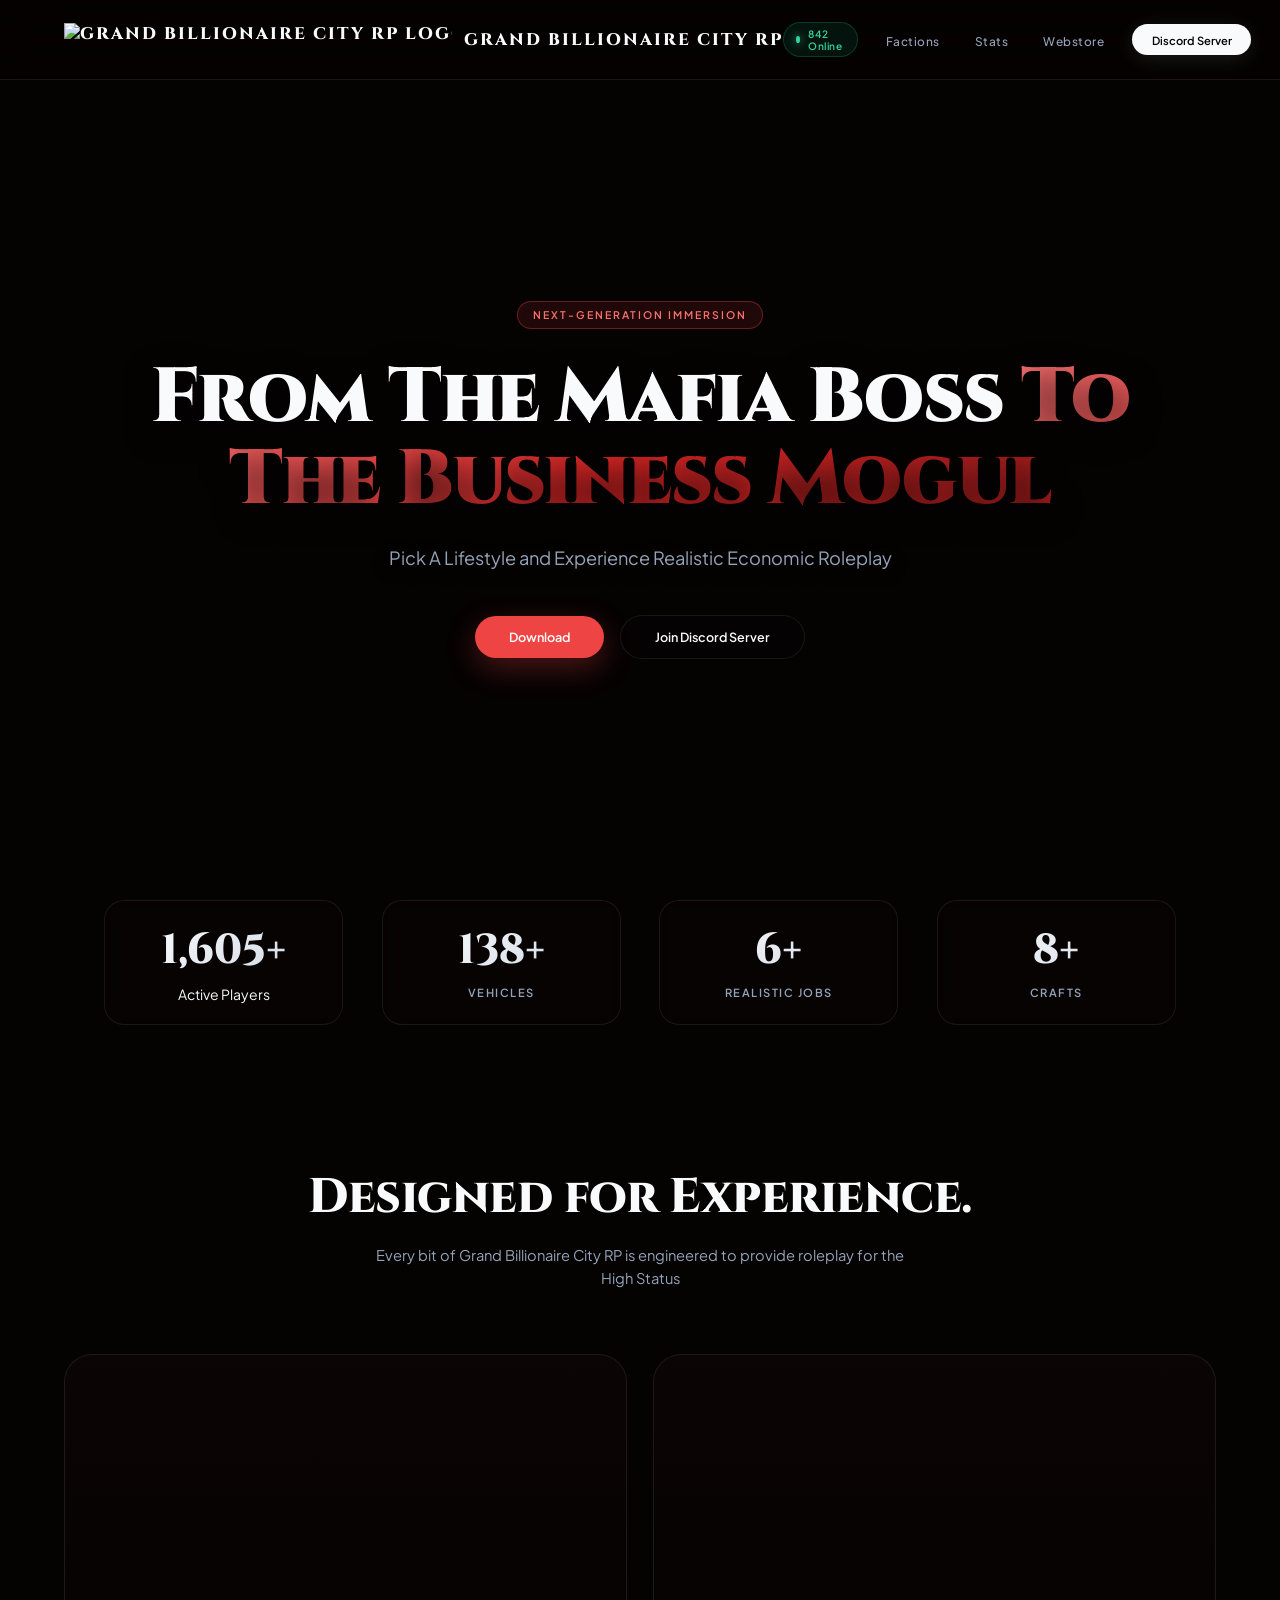
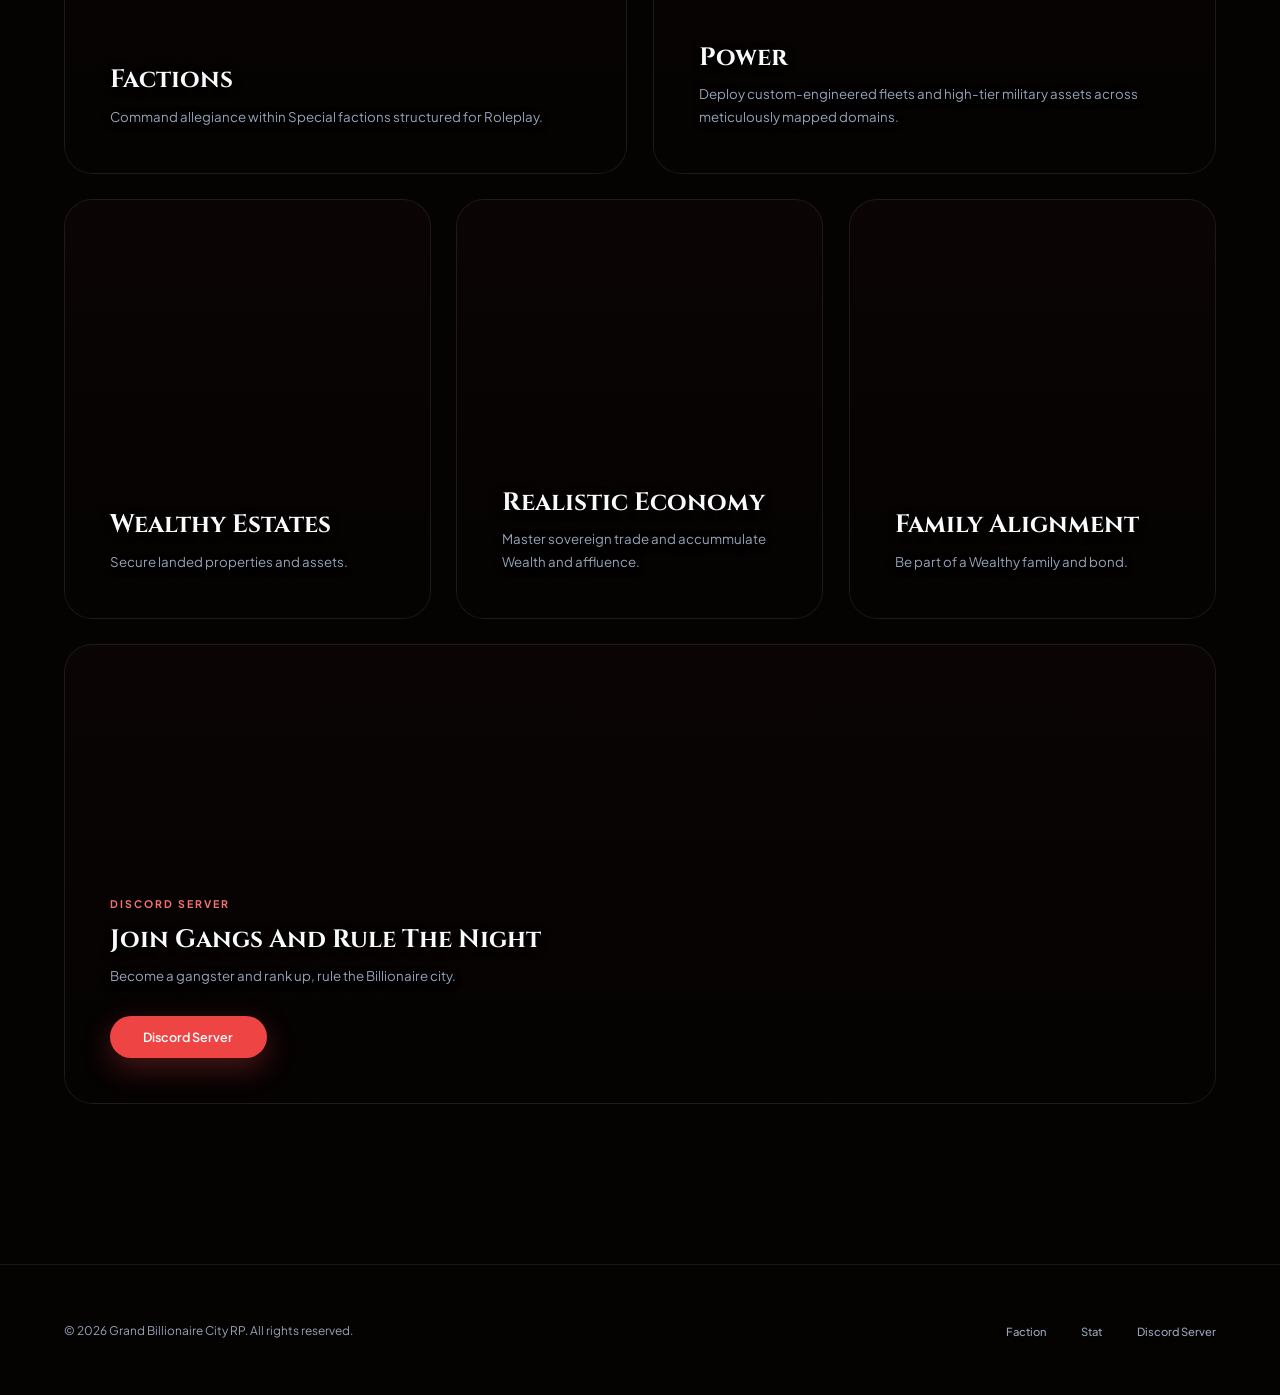
==== index.html @ 541de54c "Update index.html" ====
<!DOCTYPE html>
<html lang="en">
<head>
    <meta charset="UTF-8">
    <meta name="viewport" content="width=device-width, initial-scale=1.0">
    <title>Grand Billionaire City RP // Sovereign Empire</title>
    <link rel="preconnect" href="https://fonts.googleapis.com">
    <link rel="preconnect" href="https://fonts.gstatic.com" crossorigin>
    <link href="https://fonts.googleapis.com/css2?family=Cinzel:wght@600;700;800;900&family=Plus+Jakarta+Sans:wght@300;400;500;600;700&display=swap" rel="stylesheet">
    <style>
        /* --- ULTRA-FLUID APPLE-INSPIRED DESIGN SYSTEM --- */
        :root {
            --abyss: #050202;
            --surface-card: #0c0505;
            --surface-glass: rgba(18, 7, 7, 0.75);
            --imperial-red: #ef4444;
            --scarlet-bright: #f87171;
            --deep-crimson: #991b1b;
            --apple-gradient: linear-gradient(135deg, #ffffff 0%, #cbd5e1 100%);
            --red-gradient: linear-gradient(135deg, #f87171 0%, #dc2626 50%, #991b1b 100%);
            --accent-glow: rgba(239, 68, 68, 0.25);
            --border-subtle: rgba(255, 255, 255, 0.08);
            --border-red: rgba(239, 68, 68, 0.35);
            --text-main: #f8fafc;
            --text-muted: #94a3b8;
            --transition-fluid: cubic-bezier(0.25, 1, 0.5, 1);
            --transition-bounce: cubic-bezier(0.34, 1.56, 0.64, 1);
        }

        *, *::before, *::after {
            box-sizing: border-box;
            margin: 0;
            padding: 0;
        }

        html {
            scroll-behavior: smooth;
            width: 100%;
            max-width: 100vw;
            font-size: clamp(14px, 1vw, 16px);
        }

        body {
            background-color: var(--abyss);
            color: var(--text-main);
            font-family: 'Plus Jakarta Sans', system-ui, -apple-system, sans-serif;
            overflow-x: hidden;
            min-height: 100vh;
            display: flex;
            flex-direction: column;
            position: relative;
            width: 100%;
            -webkit-font-smoothing: antialiased;
        }

        /* --- IMMERSIVE CINEMATIC LOADER SCREEN --- */
        #empire-loader {
            position: fixed;
            inset: 0;
            background: var(--abyss);
            z-index: 9999;
            display: flex;
            flex-direction: column;
            align-items: center;
            justify-content: center;
            padding: 2rem;
            transition: opacity 1s var(--transition-fluid), visibility 1s var(--transition-fluid);
        }

        #empire-loader.fade-out {
            opacity: 0;
            visibility: hidden;
            pointer-events: none;
        }

        .loader-crest-container {
            position: relative;
            width: 130px;
            height: 130px;
            display: flex;
            align-items: center;
            justify-content: center;
            margin-bottom: 2.5rem;
        }

        .loader-ring {
            position: absolute;
            inset: 0;
            border: 2px solid rgba(239, 68, 68, 0.15);
            border-top: 2px solid var(--scarlet-bright);
            border-radius: 50%;
            animation: spinLoader 2s cubic-bezier(0.68, -0.55, 0.265, 1.55) infinite;
        }

        .loader-ring-inner {
            position: absolute;
            inset: 12px;
            border: 2px dashed rgba(248, 113, 113, 0.25);
            border-bottom: 2px dashed var(--imperial-red);
            border-radius: 50%;
            animation: spinLoaderReverse 3s linear infinite;
        }

        @keyframes spinLoader {
            0% { transform: rotate(0deg); }
            100% { transform: rotate(360deg); }
        }

        @keyframes spinLoaderReverse {
            0% { transform: rotate(360deg); }
            100% { transform: rotate(0deg); }
        }

        .loader-logo-img {
            width: 60px;
            height: auto;
            position: relative;
            z-index: 2;
            filter: drop-shadow(0 0 20px var(--accent-glow));
            animation: pulseCrest 2s ease-in-out infinite alternate;
        }

        @keyframes pulseCrest {
            0% { opacity: 0.6; transform: scale(0.95); }
            100% { opacity: 1; transform: scale(1.05); }
        }

        .loader-title {
            font-family: 'Cinzel', serif;
            font-size: 1.15rem;
            font-weight: 800;
            letter-spacing: 6px;
            color: var(--text-main);
            text-transform: uppercase;
            margin-bottom: 1.5rem;
            text-shadow: 0 0 20px var(--accent-glow);
        }

        .loader-progress-track {
            width: min(300px, 80vw);
            height: 3px;
            background: rgba(255, 255, 255, 0.08);
            border-radius: 2px;
            overflow: hidden;
            position: relative;
            margin-bottom: 1rem;
        }

        .loader-progress-fill {
            position: absolute;
            top: 0;
            left: 0;
            height: 100%;
            width: 0%;
            background: var(--red-gradient);
            box-shadow: 0 0 15px var(--accent-glow);
            transition: width 0.1s ease-out;
        }

        .loader-status-text {
            font-size: 0.75rem;
            font-weight: 600;
            color: var(--text-muted);
            letter-spacing: 2px;
            text-transform: uppercase;
            height: 1.2rem;
            text-align: center;
        }

        /* --- FLUID APPLE-STYLE NAVBAR --- */
        nav {
            position: fixed;
            top: 0;
            left: 0;
            width: 100%;
            height: 80px;
            display: flex;
            justify-content: space-between;
            align-items: center;
            padding: 0 clamp(1.5rem, 5vw, 6%);
            background: rgba(5, 2, 2, 0.8);
            backdrop-filter: blur(25px);
            -webkit-backdrop-filter: blur(25px);
            border-bottom: 1px solid var(--border-subtle);
            z-index: 1000;
            transition: background 0.4s var(--transition-fluid);
        }

        .nav-brand {
            display: flex;
            align-items: center;
            gap: 12px;
            font-family: 'Cinzel', serif;
            font-size: clamp(0.95rem, 1.4vw, 1.2rem);
            font-weight: 800;
            letter-spacing: 2px;
            color: var(--text-main);
            text-decoration: none;
            text-transform: uppercase;
            white-space: nowrap;
            transition: opacity 0.3s ease;
        }

        .nav-brand:hover {
            opacity: 0.85;
        }

        .brand-logo {
            height: 34px;
            width: auto;
            transition: transform 0.4s var(--transition-bounce);
        }

        .nav-brand:hover .brand-logo {
            transform: scale(1.08) rotate(-3deg);
        }

        .nav-right-cluster {
            display: flex;
            align-items: center;
            gap: 2rem;
        }

        .nav-links {
            display: flex;
            gap: clamp(1.5rem, 3vw, 2.5rem);
            list-style: none;
            align-items: center;
        }

        .nav-links a {
            color: var(--text-muted);
            text-decoration: none;
            font-weight: 500;
            font-size: 0.85rem;
            letter-spacing: 0.5px;
            position: relative;
            padding: 4px 0;
            transition: color 0.3s ease;
        }

        .nav-links a::after {
            content: '';
            position: absolute;
            bottom: 0;
            left: 0;
            width: 0;
            height: 2px;
            background: var(--scarlet-bright);
            transition: width 0.3s var(--transition-fluid);
            border-radius: 2px;
        }

        .nav-links a:hover {
            color: var(--text-main);
        }

        .nav-links a:hover::after {
            width: 100%;
        }

        /* Server Status Pill */
        .server-status-pill {
            display: inline-flex;
            align-items: center;
            gap: 8px;
            padding: 0.35rem 0.85rem;
            background: rgba(16, 185, 129, 0.1);
            border: 1px solid rgba(16, 185, 129, 0.25);
            border-radius: 99px;
            font-size: 0.72rem;
            font-weight: 600;
            color: #34d399;
            letter-spacing: 0.5px;
        }

        .status-dot {
            width: 7px;
            height: 7px;
            background-color: #34d399;
            border-radius: 50%;
            box-shadow: 0 0 10px #34d399;
            animation: pulseDot 2s infinite ease-in-out;
        }

        @keyframes pulseDot {
            0%, 100% { opacity: 1; transform: scale(1); }
            50% { opacity: 0.4; transform: scale(0.85); }
        }

        .nav-cta {
            background: var(--text-main);
            color: var(--abyss);
            font-weight: 600;
            padding: 0.6rem 1.4rem;
            border-radius: 99px;
            text-decoration: none;
            font-size: 0.8rem;
            transition: transform 0.4s var(--transition-bounce), background 0.3s ease, box-shadow 0.3s ease;
            white-space: nowrap;
            box-shadow: 0 4px 20px rgba(255, 255, 255, 0.1);
        }

        .nav-cta:hover {
            transform: scale(1.06) translateY(-1px);
            background: #ffffff;
            box-shadow: 0 6px 25px rgba(255, 255, 255, 0.2);
        }

        /* Mobile Menu Toggle Button */
        .mobile-menu-btn {
            display: none;
            background: none;
            border: none;
            cursor: pointer;
            width: 30px;
            height: 24px;
            position: relative;
            z-index: 1100;
        }

        .mobile-menu-btn span {
            display: block;
            position: absolute;
            height: 2px;
            width: 100%;
            background: var(--text-main);
            border-radius: 2px;
            transition: all 0.3s var(--transition-fluid);
        }

        .mobile-menu-btn span:nth-child(1) { top: 0; }
        .mobile-menu-btn span:nth-child(2) { top: 11px; }
        .mobile-menu-btn span:nth-child(3) { top: 22px; }

        .mobile-menu-btn.active span:nth-child(1) {
            transform: rotate(45deg);
            top: 11px;
        }
        .mobile-menu-btn.active span:nth-child(2) {
            opacity: 0;
        }
        .mobile-menu-btn.active span:nth-child(3) {
            transform: rotate(-45deg);
            top: 11px;
        }

        /* Mobile Slide-out Drawer */
        .mobile-drawer {
            position: fixed;
            inset: 0;
            background: rgba(5, 2, 2, 0.96);
            backdrop-filter: blur(30px);
            -webkit-backdrop-filter: blur(30px);
            z-index: 1050;
            display: flex;
            flex-direction: column;
            align-items: center;
            justify-content: center;
            gap: 2rem;
            padding: 2rem;
            opacity: 0;
            visibility: hidden;
            transition: opacity 0.4s var(--transition-fluid), visibility 0.4s var(--transition-fluid);
        }

        .mobile-drawer.open {
            opacity: 1;
            visibility: visible;
        }

        .mobile-drawer-links {
            list-style: none;
            text-align: center;
            display: flex;
            flex-direction: column;
            gap: 1.5rem;
        }

        .mobile-drawer-links a {
            font-family: 'Cinzel', serif;
            font-size: 1.5rem;
            font-weight: 700;
            color: var(--text-main);
            text-decoration: none;
            transition: color 0.3s ease;
        }

        .mobile-drawer-links a:hover {
            color: var(--scarlet-bright);
        }

        /* --- CINEMATIC FLUID HERO SECTION --- */
        header.hero {
            min-height: 100vh;
            display: flex;
            flex-direction: column;
            align-items: center;
            justify-content: center;
            text-align: center;
            padding: 160px clamp(1.5rem, 5vw, 6%) 100px clamp(1.5rem, 5vw, 6%);
            position: relative;
            background: 
                linear-gradient(180deg, rgba(5, 2, 2, 0.6) 0%, rgba(5, 2, 2, 0.85) 85%, var(--abyss) 100%),
                url('https://lh3.googleusercontent.com/d/1dxpGjZK-bBrtrLqYRjR344zftEN5O5EJ');
            background-size: cover;
            background-position: center;
            background-repeat: no-repeat;
            width: 100%;
            overflow: hidden;
        }

        .hero-badge {
            display: inline-flex;
            align-items: center;
            gap: 8px;
            padding: 0.45rem 1.1rem;
            background: rgba(239, 68, 68, 0.12);
            border: 1px solid var(--border-red);
            border-radius: 99px;
            font-size: 0.75rem;
            font-weight: 600;
            text-transform: uppercase;
            letter-spacing: 2px;
            color: var(--scarlet-bright);
            margin-bottom: 2rem;
            backdrop-filter: blur(12px);
            transform: translateY(20px);
            opacity: 0;
            animation: fadeInUp 0.8s var(--transition-fluid) 0.3s forwards;
        }

        header.hero h1 {
            font-family: 'Cinzel', serif;
            font-size: clamp(2.5rem, 6vw, 5.8rem);
            font-weight: 900;
            line-height: 1.08;
            letter-spacing: -0.02em;
            margin-bottom: 1.5rem;
            max-width: 1050px;
            text-shadow: 0 10px 30px rgba(0, 0, 0, 0.8);
            transform: translateY(25px);
            opacity: 0;
            animation: fadeInUp 0.8s var(--transition-fluid) 0.5s forwards;
        }

        header.hero h1 span {
            background: var(--red-gradient);
            -webkit-background-clip: text;
            -webkit-text-fill-color: transparent;
        }

        header.hero p {
            color: var(--text-muted);
            font-size: clamp(1rem, 1.7vw, 1.3rem);
            max-width: 650px;
            margin-bottom: 3rem;
            line-height: 1.6;
            font-weight: 400;
            text-shadow: 0 5px 15px rgba(0, 0, 0, 0.8);
            transform: translateY(30px);
            opacity: 0;
            animation: fadeInUp 0.8s var(--transition-fluid) 0.7s forwards;
        }

        .hero-actions {
            display: flex;
            gap: 1.2rem;
            align-items: center;
            justify-content: center;
            flex-wrap: wrap;
            width: 100%;
            transform: translateY(35px);
            opacity: 0;
            animation: fadeInUp 0.8s var(--transition-fluid) 0.9s forwards;
        }

        @keyframes fadeInUp {
            to {
                opacity: 1;
                transform: translateY(0);
            }
        }

        .btn-primary {
            background: var(--imperial-red);
            color: #ffffff;
            padding: 0.95rem 2.4rem;
            border-radius: 99px;
            font-weight: 600;
            text-decoration: none;
            font-size: 0.9rem;
            transition: transform 0.4s var(--transition-bounce), background 0.3s ease, box-shadow 0.3s ease;
            box-shadow: 0 10px 30px rgba(239, 68, 68, 0.3);
            display: inline-flex;
            align-items: center;
            justify-content: center;
        }

        .btn-primary:hover {
            transform: scale(1.04) translateY(-2px);
            background: #dc2626;
            box-shadow: 0 15px 35px rgba(239, 68, 68, 0.45);
        }

        .btn-secondary {
            background: rgba(5, 2, 2, 0.5);
            backdrop-filter: blur(15px);
            color: var(--text-main);
            padding: 0.95rem 2.4rem;
            border-radius: 99px;
            font-weight: 600;
            text-decoration: none;
            font-size: 0.9rem;
            border: 1px solid var(--border-subtle);
            transition: all 0.4s var(--transition-bounce);
            display: inline-flex;
            align-items: center;
            justify-content: center;
        }

        .btn-secondary:hover {
            border-color: var(--scarlet-bright);
            background: rgba(239, 68, 68, 0.08);
            transform: scale(1.04) translateY(-2px);
            color: #ffffff;
        }

        /* --- FLUID APPLE-STYLE STATS --- */
        .stats-strip {
            display: grid;
            grid-template-columns: repeat(auto-fit, minmax(210px, 1fr));
            gap: clamp(1.5rem, 3vw, 3rem);
            max-width: 1200px;
            margin: 0 auto 140px auto;
            padding: 0 clamp(1.5rem, 5vw, 6%);
            width: 100%;
            text-align: center;
        }

        .stat-item {
            padding: 1.5rem;
            border-radius: 20px;
            background: rgba(12, 5, 5, 0.4);
            border: 1px solid var(--border-subtle);
            backdrop-filter: blur(10px);
            transition: transform 0.4s var(--transition-bounce), border-color 0.3s ease;
        }

        .stat-item:hover {
            transform: translateY(-5px);
            border-color: var(--border-red);
        }

        .stat-item h3 {
            font-family: 'Cinzel', serif;
            font-size: clamp(2.2rem, 3.5vw, 3rem);
            font-weight: 800;
            background: var(--apple-gradient);
            -webkit-background-clip: text;
            -webkit-text-fill-color: transparent;
            margin-bottom: 0.4rem;
        }

        .stat-item p {
            color: var(--text-muted);
            font-size: 0.8rem;
            font-weight: 600;
            text-transform: uppercase;
            letter-spacing: 1.5px;
        }

        /* --- FLUID BENTO-GRID PRODUCT SHOWCASE WITH MOUSE SPOTLIGHT --- */
        section.showcase {
            max-width: 1300px;
            margin: 0 auto 160px auto;
            padding: 0 clamp(1.5rem, 5vw, 6%);
            width: 100%;
        }

        .section-header {
            text-align: center;
            margin-bottom: 4.5rem;
        }

        .section-header h2 {
            font-family: 'Cinzel', serif;
            font-size: clamp(2rem, 3.8vw, 3.6rem);
            font-weight: 800;
            letter-spacing: -0.01em;
            margin-bottom: 1rem;
        }

        .section-header p {
            color: var(--text-muted);
            font-size: 1.05rem;
            max-width: 550px;
            margin: 0 auto;
            line-height: 1.6;
        }

        .bento-grid {
            display: grid;
            grid-template-columns: repeat(12, 1fr);
            gap: clamp(1rem, 2vw, 1.8rem);
        }

        .bento-card {
            background: var(--surface-card);
            border: 1px solid var(--border-subtle);
            border-radius: 28px;
            padding: clamp(2rem, 3.5vw, 3.2rem);
            position: relative;
            overflow: hidden;
            display: flex;
            flex-direction: column;
            justify-content: flex-end;
            min-height: 420px;
            transition: transform 0.5s var(--transition-fluid), border-color 0.4s ease, box-shadow 0.4s ease;
            background-size: cover;
            background-position: center;
            background-repeat: no-repeat;
            will-change: transform;
        }

        /* Bento Card Spotlight Element */
        .bento-card .card-spotlight {
            position: absolute;
            inset: 0;
            background: radial-gradient(
                600px circle at var(--mouse-x, 0) var(--mouse-y, 0),
                rgba(239, 68, 68, 0.16),
                transparent 70%
            );
            opacity: 0;
            transition: opacity 0.4s ease;
            pointer-events: none;
            z-index: 1;
        }

        .bento-card:hover .card-spotlight {
            opacity: 1;
        }

        /* Bento Card Image Assignments */
        .bento-card.card-1 {
            grid-column: span 6;
            background-image: linear-gradient(180deg, rgba(5, 2, 2, 0.15) 0%, rgba(5, 2, 2, 0.94) 80%), url('https://lh3.googleusercontent.com/d/1aiCkW8_etW-ZZ7G8joWd6q8nNGiF3_1j');
        }

        .bento-card.card-2 {
            grid-column: span 6;
            background-image: linear-gradient(180deg, rgba(5, 2, 2, 0.15) 0%, rgba(5, 2, 2, 0.94) 80%), url('https://lh3.googleusercontent.com/d/1hKeRYhT2yNzEVUN6sHPj1Rc9Zm8323p7');
        }

        .bento-card.card-3 {
            grid-column: span 4;
            background-image: linear-gradient(180deg, rgba(5, 2, 2, 0.15) 0%, rgba(5, 2, 2, 0.94) 80%), url('https://lh3.googleusercontent.com/d/1ecaG1jjbxOj_wyrHvkaebuhDpmv_lQE4');
        }

        .bento-card.card-4 {
            grid-column: span 4;
            background-image: linear-gradient(180deg, rgba(5, 2, 2, 0.15) 0%, rgba(5, 2, 2, 0.94) 80%), url('https://lh3.googleusercontent.com/d/1pFkCly7kXkkr_aCCoiPTVky6jnjvF4sh');
        }

        .bento-card.card-5 {
            grid-column: span 4;
            background-image: linear-gradient(180deg, rgba(5, 2, 2, 0.15) 0%, rgba(5, 2, 2, 0.94) 80%), url('https://lh3.googleusercontent.com/d/1SoXRkDgPZRZyHLoI7mKzZlRAIf0dBV5z');
        }

        .bento-card.card-6 {
            grid-column: span 12;
            min-height: 460px;
            background-image: linear-gradient(180deg, rgba(5, 2, 2, 0.25) 0%, rgba(5, 2, 2, 0.96) 85%), url('https://lh3.googleusercontent.com/d/1KC8J9d5kFifk0wTuCYjRNHnXf0HGLRhB');
        }

        .bento-card:hover {
            transform: translateY(-10px) scale(1.008);
            border-color: var(--border-red);
            box-shadow: 0 25px 50px rgba(0, 0, 0, 0.7), 0 0 30px rgba(239, 68, 68, 0.18);
        }

        .bento-content {
            position: relative;
            z-index: 2;
            transition: transform 0.4s var(--transition-fluid);
        }

        .bento-card:hover .bento-content {
            transform: translateY(-4px);
        }

        .bento-tag {
            font-size: 0.75rem;
            font-weight: 700;
            text-transform: uppercase;
            letter-spacing: 2px;
            color: var(--scarlet-bright);
            margin-bottom: 1rem;
        }

        .bento-card h3 {
            font-family: 'Cinzel', serif;
            font-size: clamp(1.4rem, 2.2vw, 1.8rem);
            font-weight: 700;
            margin-bottom: 0.8rem;
            line-height: 1.2;
            text-shadow: 0 2px 10px rgba(0, 0, 0, 0.8);
        }

        .bento-card p {
            color: var(--text-muted);
            font-size: 0.95rem;
            line-height: 1.7;
            text-shadow: 0 2px 8px rgba(0, 0, 0, 0.8);
        }

        /* --- FOOTER --- */
        footer {
            margin-top: auto;
            border-top: 1px solid var(--border-subtle);
            padding: 4rem clamp(1.5rem, 5vw, 6%);
            display: flex;
            justify-content: space-between;
            align-items: center;
            flex-wrap: wrap;
            gap: 2rem;
            background: var(--abyss);
            width: 100%;
        }

        footer p {
            color: var(--text-muted);
            font-size: 0.85rem;
        }

        .footer-nav {
            display: flex;
            gap: 2.5rem;
            list-style: none;
            flex-wrap: wrap;
        }

        .footer-nav a {
            color: var(--text-muted);
            text-decoration: none;
            font-size: 0.8rem;
            font-weight: 500;
            transition: color 0.3s ease;
        }

        .footer-nav a:hover {
            color: var(--text-main);
        }

        /* Responsive Breakpoints */
        @media (max-width: 1024px) {
            .bento-card, .bento-card.card-1, .bento-card.card-2, .bento-card.card-3, .bento-card.card-4, .bento-card.card-5, .bento-card.card-6 {
                grid-column: span 12;
            }
        }

        @media (max-width: 768px) {
            .nav-links, .nav-cta, .server-status-pill { display: none; }
            .mobile-menu-btn { display: block; }
        }
    </style>
</head>
<body>

    <!-- Cinematic Immersive Loader Screen -->
    <div id="empire-loader">
        <div class="loader-crest-container">
            <div class="loader-ring"></div>
            <div class="loader-ring-inner"></div>
            <img src="https://lh3.googleusercontent.com/d/18p7GwIjHcYjdIPUKNIVJQ_CIDe-1c60a" alt="Grand Billionaire City RP Logo" class="loader-logo-img">
        </div>
        <div class="loader-title">Grand Billionaire City RP</div>
        <div class="loader-progress-track">
            <div class="loader-progress-fill" id="loaderProgress"></div>
        </div>
        <div class="loader-status-text" id="loaderStatus">Initializing Crimson Atmosphere...</div>
    </div>

    <!-- Navigation Bar -->
    <nav>
        <a href="#" class="nav-brand">
            <img src="https://lh3.googleusercontent.com/d/18p7GwIjHcYjdIPUKNIVJQ_CIDe-1c60a" alt="Grand Billionaire City RP Logo" class="brand-logo">
            Grand Billionaire City RP
        </a>
        
        <div class="nav-right-cluster">
            <div class="server-status-pill">
                <span class="status-dot"></span>
                <span id="playerCounter">842 Online</span>
            </div>
            <ul class="nav-links">
                <li><a href="#factions">Factions</a></li>
                <li><a href="#stats">Stats</a></li>
                <li><a href="#webstore">Webstore</a></li>
            </ul>
            <a href="https://discord.gg/WNbtdvn65" target="_blank" rel="noopener noreferrer" class="nav-cta">Discord Server</a>
        </div>

        <!-- Mobile Menu Trigger -->
        <button class="mobile-menu-btn" id="mobileMenuBtn" aria-label="Toggle Menu">
            <span></span>
            <span></span>
            <span></span>
        </button>
    </nav>

    <!-- Mobile Slide-out Drawer -->
    <div class="mobile-drawer" id="mobileDrawer">
        <ul class="mobile-drawer-links">
            <li><a href="#factions" class="mobile-link">Factions</a></li>
            <li><a href="#stats" class="mobile-link">Stats</a></li>
            <li><a href="#webstore" class="mobile-link">Webstore</a></li>
            <li><a href="https://discord.gg/WNbtdvn65" target="_blank" rel="noopener noreferrer" class="mobile-link" style="color: var(--scarlet-bright);">Ascend Now</a></li>
        </ul>
    </div>

    <!-- Hero Section -->
    <header class="hero">
        <div class="hero-badge">Next-Generation Immersion</div>
        <h1>From The Mafia Boss <span>To The Business Mogul</span></h1>
        <p>Pick A Lifestyle and Experience Realistic Economic Roleplay</p>
        <div class="hero-actions">
            <a href="#factions" class="btn-primary">Download</a>
            <a href="https://discord.gg/WNbtdvn65" target="_blank" rel="noopener noreferrer" class="btn-secondary">Join Discord Server</a>
        </div>
    </header>

    <!-- Stats Strip -->
    <section class="stats-strip" id="stats">
        <div class="stat-item">
            <h3 class="empire-stat-number" data-target="2790">0+</h3>
        </p>Active Players</p>
        </div>
        <div class="stat-item">
            <h3 class="empire-stat-number" data-target="250">0+</h3>
            <p>Vehicles</p>
        </div>
        <div class="stat-item">
            <h3 class="empire-stat-number" data-target="10">0+</h3>
            <p>Realistic Jobs</p>
        </div>
        <div class="stat-item">
            <h3 class="empire-stat-number" data-target="14">0+</h3>
            <p>Crafts</p>
        </div>
    </section>

    <!-- Bento Grid Product Showcase -->
    <section class="showcase" id="factions">
        <div class="section-header">
            <h2>Designed for Experience.</h2>
            <p>Every bit of Grand Billionaire City RP is engineered to provide roleplay for the High Status</p>
        </div>
        <div class="bento-grid">
            <div class="bento-card card-1">
                <div class="card-spotlight"></div>
                <div class="bento-content">
                    <div class="bento-tag"></div>
                    <h3> Factions</h3>
                    <p>Command allegiance within Special factions structured for Roleplay.</p>
                </div>
            </div>
            <div class="bento-card card-2">
                <div class="card-spotlight"></div>
                <div class="bento-content">
                    <div class="bento-tag"></div>
                    <h3>Power</h3>
                    <p>Deploy custom-engineered fleets and high-tier military assets across meticulously mapped domains.</p>
                </div>
            </div>
            <div class="bento-card card-3">
                <div class="card-spotlight"></div>
                <div class="bento-content">
                    <div class="bento-tag"></div>
                    <h3>Wealthy Estates</h3>
                    <p>Secure landed properties and assets.</p>
                </div>
            </div>
            <div class="bento-card card-4">
                <div class="card-spotlight"></div>
                <div class="bento-content">
                    <div class="bento-tag"></div>
                    <h3>Realistic Economy</h3>
                    <p>Master sovereign trade and accummulate Wealth and affluence.</p>
                </div>
            </div>
            <div class="bento-card card-5">
                <div class="card-spotlight"></div>
                <div class="bento-content">
                    <div class="bento-tag"></div>
                    <h3>Family Alignment</h3>
                    <p>Be part of a Wealthy family and bond.</p>
                </div>
            </div>
            <div class="bento-card card-6" id="webstore">
                <div class="card-spotlight"></div>
                <div class="bento-content">
                    <div class="bento-tag">Discord Server</div>
                    <h3>Join Gangs And Rule The Night</h3>
                    <p>Become a gangster and rank up, rule the Billionaire city.</p>
                    <div style="margin-top: 2rem;">
                        <a href="https://discord.gg/WNbtdvn65" target="_blank" rel="noopener noreferrer" class="btn-primary">Discord Server</a>
                    </div>
                </div>
            </div>
        </div>
    </section>

    <!-- Footer -->
    <footer>
        <p>&copy; 2026 Grand Billionaire City RP. All rights reserved.</p>
        <ul class="footer-nav">
            <li><a href="#factions">Faction</a></li>
            <li><a href="#stats">Stat</a></li>
            <li><a href="https://discord.gg/WNbtdvn65" target="_blank" rel="noopener noreferrer">Discord Server</a></li>
        </ul>
    </footer>

    <script>
        // Cinematic Loader Handler
        window.addEventListener('load', () => {
            const loader = document.getElementById('empire-loader');
            const progress = document.getElementById('loaderProgress');
            const status = document.getElementById('loaderStatus');
            
            let width = 0;
            const interval = setInterval(() => {
                width += Math.floor(Math.random() * 18) + 6;
                if (width >= 100) {
                    width = 100;
                    clearInterval(interval);
                    status.textContent = "Supremacy Achieved.";
                    setTimeout(() => {
                        loader.classList.add('fade-out');
                    }, 350);
                }
                progress.style.width = width + '%';
                if(width > 50) status.textContent = "Calibrating Fluid Dynamics...";
            }, 80);
        });

        // Mobile Menu Drawer Handler
        const mobileMenuBtn = document.getElementById('mobileMenuBtn');
        const mobileDrawer = document.getElementById('mobileDrawer');
        const mobileLinks = document.querySelectorAll('.mobile-link');

        mobileMenuBtn.addEventListener('click', () => {
            mobileMenuBtn.classList.toggle('active');
            mobileDrawer.classList.toggle('open');
            document.body.style.overflow = mobileDrawer.classList.contains('open') ? 'hidden' : '';
        });

        mobileLinks.forEach(link => {
            link.addEventListener('click', () => {
                mobileMenuBtn.classList.remove('active');
                mobileDrawer.classList.remove('open');
                document.body.style.overflow = '';
            });
        });

        // Mouse-following Spotlight Effect for Bento Cards
        const bentoCards = document.querySelectorAll('.bento-card');
        bentoCards.forEach(card => {
            card.addEventListener('mousemove', e => {
                const rect = card.getBoundingClientRect();
                const x = e.clientX - rect.left;
                const y = e.clientY - rect.top;
                card.style.setProperty('--mouse-x', `${x}px`);
                card.style.setProperty('--mouse-y', `${y}px`);
            });
        });

        // Counter Animation for Stats
        const observerOptions = {
            threshold: 0.4
        };

        const observer = new IntersectionObserver((entries, observer) => {
            entries.forEach(entry => {
                if (entry.isIntersecting) {
                    const statNumbers = entry.target.querySelectorAll('.empire-stat-number');
                    statNumbers.forEach(num => {
                        const target = +num.getAttribute('data-target');
                        let count = 0;
                        const speed = target / 40;
                        const updateCount = () => {
                            count += speed;
                            if (count < target) {
                                num.innerText = Math.ceil(count).toLocaleString() + '+';
                                setTimeout(updateCount, 25);
                            } else {
                                num.innerText = target.toLocaleString() + '+';
                            }
                        };
                        updateCount();
                    });
                    observer.unobserve(entry.target);
                }
            });
        }, observerOptions);

        const statsSection = document.getElementById('stats');
        if (statsSection) {
            observer.observe(statsSection);
        }

        // Simulated Live Player Counter Fluctuation
        setInterval(() => {
            const counterEl = document.getElementById('playerCounter');
            if(counterEl) {
                const basePlayers = 840;
                const fluctuation = Math.floor(Math.random() * 15) - 7;
                counterEl.innerText = `${basePlayers + fluctuation} Online`;
            }
        }, 6000);
    </script>
</body>
</html>
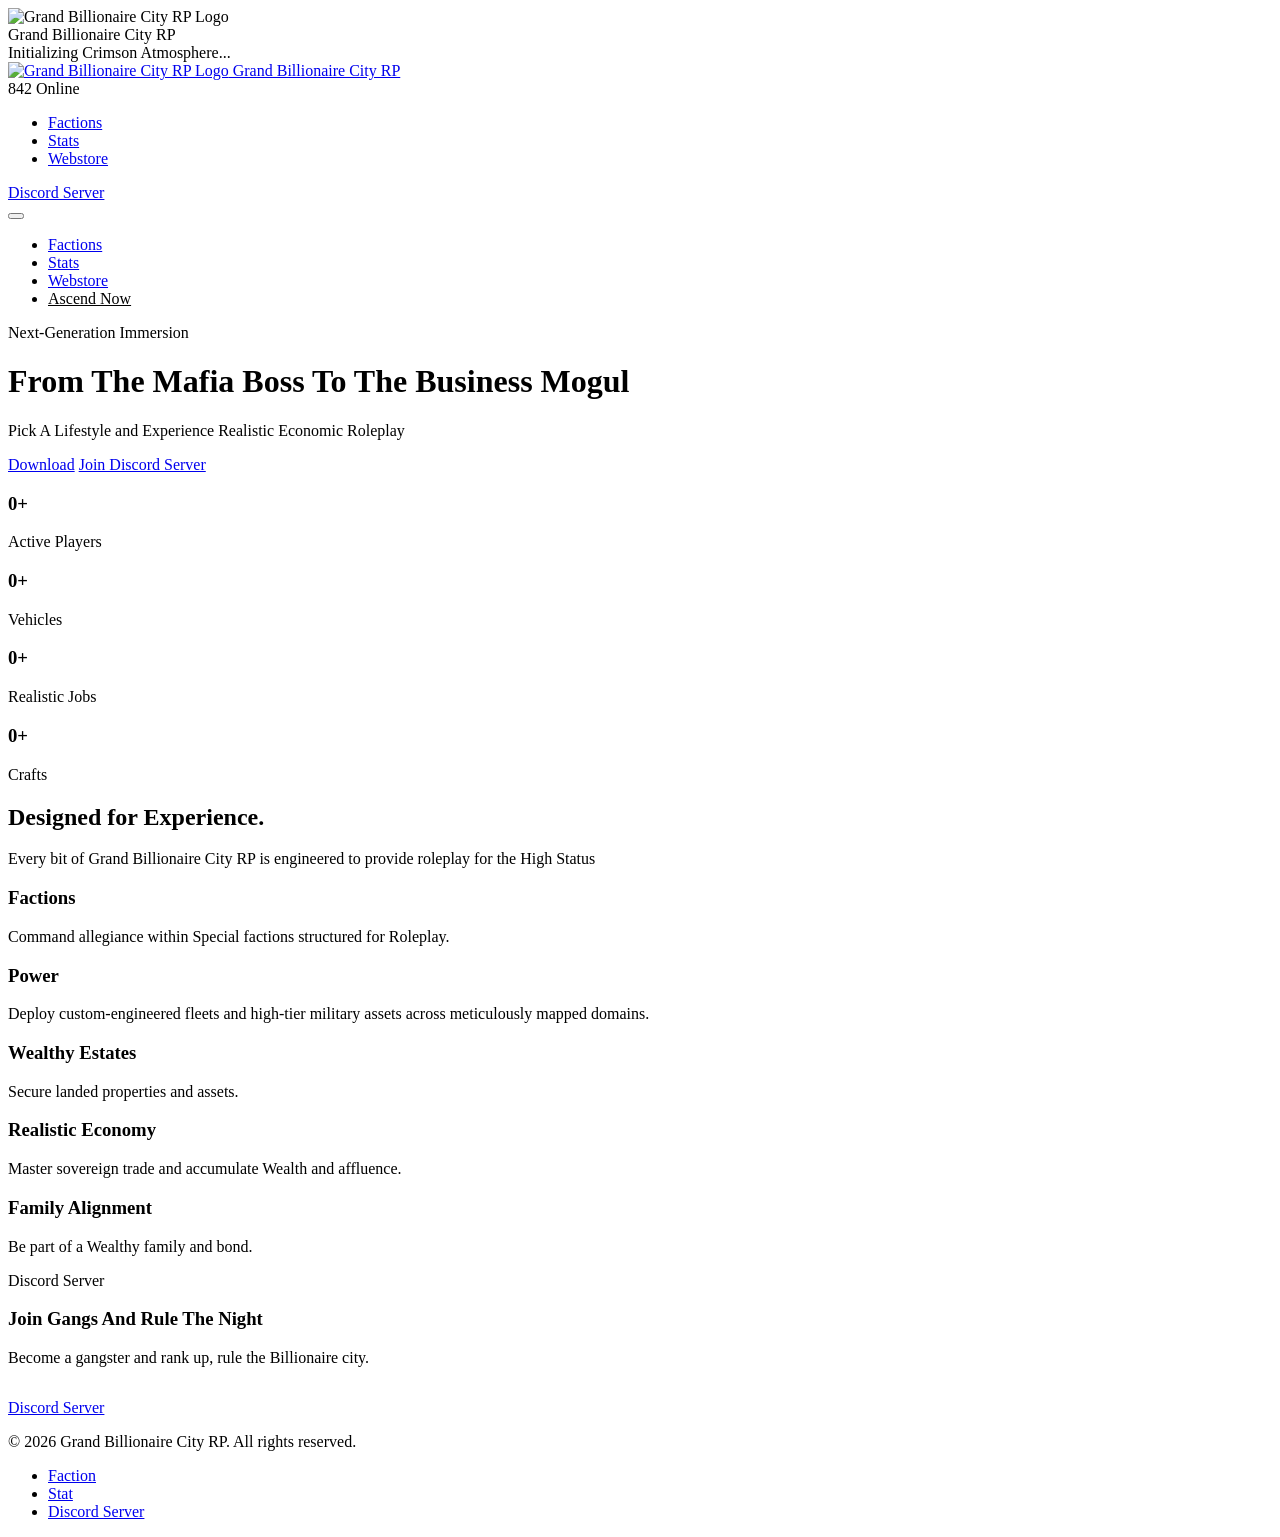
==== commit 7c3e9df1: "Update index.html" ====
--- a/index.html
+++ b/index.html
@@ -7,764 +7,9 @@
     <link rel="preconnect" href="https://fonts.googleapis.com">
     <link rel="preconnect" href="https://fonts.gstatic.com" crossorigin>
     <link href="https://fonts.googleapis.com/css2?family=Cinzel:wght@600;700;800;900&family=Plus+Jakarta+Sans:wght@300;400;500;600;700&display=swap" rel="stylesheet">
-    <style>
-        /* --- ULTRA-FLUID APPLE-INSPIRED DESIGN SYSTEM --- */
-        :root {
-            --abyss: #050202;
-            --surface-card: #0c0505;
-            --surface-glass: rgba(18, 7, 7, 0.75);
-            --imperial-red: #ef4444;
-            --scarlet-bright: #f87171;
-            --deep-crimson: #991b1b;
-            --apple-gradient: linear-gradient(135deg, #ffffff 0%, #cbd5e1 100%);
-            --red-gradient: linear-gradient(135deg, #f87171 0%, #dc2626 50%, #991b1b 100%);
-            --accent-glow: rgba(239, 68, 68, 0.25);
-            --border-subtle: rgba(255, 255, 255, 0.08);
-            --border-red: rgba(239, 68, 68, 0.35);
-            --text-main: #f8fafc;
-            --text-muted: #94a3b8;
-            --transition-fluid: cubic-bezier(0.25, 1, 0.5, 1);
-            --transition-bounce: cubic-bezier(0.34, 1.56, 0.64, 1);
-        }
-
-        *, *::before, *::after {
-            box-sizing: border-box;
-            margin: 0;
-            padding: 0;
-        }
-
-        html {
-            scroll-behavior: smooth;
-            width: 100%;
-            max-width: 100vw;
-            font-size: clamp(14px, 1vw, 16px);
-        }
-
-        body {
-            background-color: var(--abyss);
-            color: var(--text-main);
-            font-family: 'Plus Jakarta Sans', system-ui, -apple-system, sans-serif;
-            overflow-x: hidden;
-            min-height: 100vh;
-            display: flex;
-            flex-direction: column;
-            position: relative;
-            width: 100%;
-            -webkit-font-smoothing: antialiased;
-        }
-
-        /* --- IMMERSIVE CINEMATIC LOADER SCREEN --- */
-        #empire-loader {
-            position: fixed;
-            inset: 0;
-            background: var(--abyss);
-            z-index: 9999;
-            display: flex;
-            flex-direction: column;
-            align-items: center;
-            justify-content: center;
-            padding: 2rem;
-            transition: opacity 1s var(--transition-fluid), visibility 1s var(--transition-fluid);
-        }
-
-        #empire-loader.fade-out {
-            opacity: 0;
-            visibility: hidden;
-            pointer-events: none;
-        }
-
-        .loader-crest-container {
-            position: relative;
-            width: 130px;
-            height: 130px;
-            display: flex;
-            align-items: center;
-            justify-content: center;
-            margin-bottom: 2.5rem;
-        }
-
-        .loader-ring {
-            position: absolute;
-            inset: 0;
-            border: 2px solid rgba(239, 68, 68, 0.15);
-            border-top: 2px solid var(--scarlet-bright);
-            border-radius: 50%;
-            animation: spinLoader 2s cubic-bezier(0.68, -0.55, 0.265, 1.55) infinite;
-        }
-
-        .loader-ring-inner {
-            position: absolute;
-            inset: 12px;
-            border: 2px dashed rgba(248, 113, 113, 0.25);
-            border-bottom: 2px dashed var(--imperial-red);
-            border-radius: 50%;
-            animation: spinLoaderReverse 3s linear infinite;
-        }
-
-        @keyframes spinLoader {
-            0% { transform: rotate(0deg); }
-            100% { transform: rotate(360deg); }
-        }
-
-        @keyframes spinLoaderReverse {
-            0% { transform: rotate(360deg); }
-            100% { transform: rotate(0deg); }
-        }
-
-        .loader-logo-img {
-            width: 60px;
-            height: auto;
-            position: relative;
-            z-index: 2;
-            filter: drop-shadow(0 0 20px var(--accent-glow));
-            animation: pulseCrest 2s ease-in-out infinite alternate;
-        }
-
-        @keyframes pulseCrest {
-            0% { opacity: 0.6; transform: scale(0.95); }
-            100% { opacity: 1; transform: scale(1.05); }
-        }
-
-        .loader-title {
-            font-family: 'Cinzel', serif;
-            font-size: 1.15rem;
-            font-weight: 800;
-            letter-spacing: 6px;
-            color: var(--text-main);
-            text-transform: uppercase;
-            margin-bottom: 1.5rem;
-            text-shadow: 0 0 20px var(--accent-glow);
-        }
-
-        .loader-progress-track {
-            width: min(300px, 80vw);
-            height: 3px;
-            background: rgba(255, 255, 255, 0.08);
-            border-radius: 2px;
-            overflow: hidden;
-            position: relative;
-            margin-bottom: 1rem;
-        }
-
-        .loader-progress-fill {
-            position: absolute;
-            top: 0;
-            left: 0;
-            height: 100%;
-            width: 0%;
-            background: var(--red-gradient);
-            box-shadow: 0 0 15px var(--accent-glow);
-            transition: width 0.1s ease-out;
-        }
-
-        .loader-status-text {
-            font-size: 0.75rem;
-            font-weight: 600;
-            color: var(--text-muted);
-            letter-spacing: 2px;
-            text-transform: uppercase;
-            height: 1.2rem;
-            text-align: center;
-        }
-
-        /* --- FLUID APPLE-STYLE NAVBAR --- */
-        nav {
-            position: fixed;
-            top: 0;
-            left: 0;
-            width: 100%;
-            height: 80px;
-            display: flex;
-            justify-content: space-between;
-            align-items: center;
-            padding: 0 clamp(1.5rem, 5vw, 6%);
-            background: rgba(5, 2, 2, 0.8);
-            backdrop-filter: blur(25px);
-            -webkit-backdrop-filter: blur(25px);
-            border-bottom: 1px solid var(--border-subtle);
-            z-index: 1000;
-            transition: background 0.4s var(--transition-fluid);
-        }
-
-        .nav-brand {
-            display: flex;
-            align-items: center;
-            gap: 12px;
-            font-family: 'Cinzel', serif;
-            font-size: clamp(0.95rem, 1.4vw, 1.2rem);
-            font-weight: 800;
-            letter-spacing: 2px;
-            color: var(--text-main);
-            text-decoration: none;
-            text-transform: uppercase;
-            white-space: nowrap;
-            transition: opacity 0.3s ease;
-        }
-
-        .nav-brand:hover {
-            opacity: 0.85;
-        }
-
-        .brand-logo {
-            height: 34px;
-            width: auto;
-            transition: transform 0.4s var(--transition-bounce);
-        }
-
-        .nav-brand:hover .brand-logo {
-            transform: scale(1.08) rotate(-3deg);
-        }
-
-        .nav-right-cluster {
-            display: flex;
-            align-items: center;
-            gap: 2rem;
-        }
-
-        .nav-links {
-            display: flex;
-            gap: clamp(1.5rem, 3vw, 2.5rem);
-            list-style: none;
-            align-items: center;
-        }
-
-        .nav-links a {
-            color: var(--text-muted);
-            text-decoration: none;
-            font-weight: 500;
-            font-size: 0.85rem;
-            letter-spacing: 0.5px;
-            position: relative;
-            padding: 4px 0;
-            transition: color 0.3s ease;
-        }
-
-        .nav-links a::after {
-            content: '';
-            position: absolute;
-            bottom: 0;
-            left: 0;
-            width: 0;
-            height: 2px;
-            background: var(--scarlet-bright);
-            transition: width 0.3s var(--transition-fluid);
-            border-radius: 2px;
-        }
-
-        .nav-links a:hover {
-            color: var(--text-main);
-        }
-
-        .nav-links a:hover::after {
-            width: 100%;
-        }
-
-        /* Server Status Pill */
-        .server-status-pill {
-            display: inline-flex;
-            align-items: center;
-            gap: 8px;
-            padding: 0.35rem 0.85rem;
-            background: rgba(16, 185, 129, 0.1);
-            border: 1px solid rgba(16, 185, 129, 0.25);
-            border-radius: 99px;
-            font-size: 0.72rem;
-            font-weight: 600;
-            color: #34d399;
-            letter-spacing: 0.5px;
-        }
-
-        .status-dot {
-            width: 7px;
-            height: 7px;
-            background-color: #34d399;
-            border-radius: 50%;
-            box-shadow: 0 0 10px #34d399;
-            animation: pulseDot 2s infinite ease-in-out;
-        }
-
-        @keyframes pulseDot {
-            0%, 100% { opacity: 1; transform: scale(1); }
-            50% { opacity: 0.4; transform: scale(0.85); }
-        }
-
-        .nav-cta {
-            background: var(--text-main);
-            color: var(--abyss);
-            font-weight: 600;
-            padding: 0.6rem 1.4rem;
-            border-radius: 99px;
-            text-decoration: none;
-            font-size: 0.8rem;
-            transition: transform 0.4s var(--transition-bounce), background 0.3s ease, box-shadow 0.3s ease;
-            white-space: nowrap;
-            box-shadow: 0 4px 20px rgba(255, 255, 255, 0.1);
-        }
-
-        .nav-cta:hover {
-            transform: scale(1.06) translateY(-1px);
-            background: #ffffff;
-            box-shadow: 0 6px 25px rgba(255, 255, 255, 0.2);
-        }
-
-        /* Mobile Menu Toggle Button */
-        .mobile-menu-btn {
-            display: none;
-            background: none;
-            border: none;
-            cursor: pointer;
-            width: 30px;
-            height: 24px;
-            position: relative;
-            z-index: 1100;
-        }
-
-        .mobile-menu-btn span {
-            display: block;
-            position: absolute;
-            height: 2px;
-            width: 100%;
-            background: var(--text-main);
-            border-radius: 2px;
-            transition: all 0.3s var(--transition-fluid);
-        }
-
-        .mobile-menu-btn span:nth-child(1) { top: 0; }
-        .mobile-menu-btn span:nth-child(2) { top: 11px; }
-        .mobile-menu-btn span:nth-child(3) { top: 22px; }
-
-        .mobile-menu-btn.active span:nth-child(1) {
-            transform: rotate(45deg);
-            top: 11px;
-        }
-        .mobile-menu-btn.active span:nth-child(2) {
-            opacity: 0;
-        }
-        .mobile-menu-btn.active span:nth-child(3) {
-            transform: rotate(-45deg);
-            top: 11px;
-        }
-
-        /* Mobile Slide-out Drawer */
-        .mobile-drawer {
-            position: fixed;
-            inset: 0;
-            background: rgba(5, 2, 2, 0.96);
-            backdrop-filter: blur(30px);
-            -webkit-backdrop-filter: blur(30px);
-            z-index: 1050;
-            display: flex;
-            flex-direction: column;
-            align-items: center;
-            justify-content: center;
-            gap: 2rem;
-            padding: 2rem;
-            opacity: 0;
-            visibility: hidden;
-            transition: opacity 0.4s var(--transition-fluid), visibility 0.4s var(--transition-fluid);
-        }
-
-        .mobile-drawer.open {
-            opacity: 1;
-            visibility: visible;
-        }
-
-        .mobile-drawer-links {
-            list-style: none;
-            text-align: center;
-            display: flex;
-            flex-direction: column;
-            gap: 1.5rem;
-        }
-
-        .mobile-drawer-links a {
-            font-family: 'Cinzel', serif;
-            font-size: 1.5rem;
-            font-weight: 700;
-            color: var(--text-main);
-            text-decoration: none;
-            transition: color 0.3s ease;
-        }
-
-        .mobile-drawer-links a:hover {
-            color: var(--scarlet-bright);
-        }
-
-        /* --- CINEMATIC FLUID HERO SECTION --- */
-        header.hero {
-            min-height: 100vh;
-            display: flex;
-            flex-direction: column;
-            align-items: center;
-            justify-content: center;
-            text-align: center;
-            padding: 160px clamp(1.5rem, 5vw, 6%) 100px clamp(1.5rem, 5vw, 6%);
-            position: relative;
-            background: 
-                linear-gradient(180deg, rgba(5, 2, 2, 0.6) 0%, rgba(5, 2, 2, 0.85) 85%, var(--abyss) 100%),
-                url('https://lh3.googleusercontent.com/d/1dxpGjZK-bBrtrLqYRjR344zftEN5O5EJ');
-            background-size: cover;
-            background-position: center;
-            background-repeat: no-repeat;
-            width: 100%;
-            overflow: hidden;
-        }
-
-        .hero-badge {
-            display: inline-flex;
-            align-items: center;
-            gap: 8px;
-            padding: 0.45rem 1.1rem;
-            background: rgba(239, 68, 68, 0.12);
-            border: 1px solid var(--border-red);
-            border-radius: 99px;
-            font-size: 0.75rem;
-            font-weight: 600;
-            text-transform: uppercase;
-            letter-spacing: 2px;
-            color: var(--scarlet-bright);
-            margin-bottom: 2rem;
-            backdrop-filter: blur(12px);
-            transform: translateY(20px);
-            opacity: 0;
-            animation: fadeInUp 0.8s var(--transition-fluid) 0.3s forwards;
-        }
-
-        header.hero h1 {
-            font-family: 'Cinzel', serif;
-            font-size: clamp(2.5rem, 6vw, 5.8rem);
-            font-weight: 900;
-            line-height: 1.08;
-            letter-spacing: -0.02em;
-            margin-bottom: 1.5rem;
-            max-width: 1050px;
-            text-shadow: 0 10px 30px rgba(0, 0, 0, 0.8);
-            transform: translateY(25px);
-            opacity: 0;
-            animation: fadeInUp 0.8s var(--transition-fluid) 0.5s forwards;
-        }
-
-        header.hero h1 span {
-            background: var(--red-gradient);
-            -webkit-background-clip: text;
-            -webkit-text-fill-color: transparent;
-        }
-
-        header.hero p {
-            color: var(--text-muted);
-            font-size: clamp(1rem, 1.7vw, 1.3rem);
-            max-width: 650px;
-            margin-bottom: 3rem;
-            line-height: 1.6;
-            font-weight: 400;
-            text-shadow: 0 5px 15px rgba(0, 0, 0, 0.8);
-            transform: translateY(30px);
-            opacity: 0;
-            animation: fadeInUp 0.8s var(--transition-fluid) 0.7s forwards;
-        }
-
-        .hero-actions {
-            display: flex;
-            gap: 1.2rem;
-            align-items: center;
-            justify-content: center;
-            flex-wrap: wrap;
-            width: 100%;
-            transform: translateY(35px);
-            opacity: 0;
-            animation: fadeInUp 0.8s var(--transition-fluid) 0.9s forwards;
-        }
-
-        @keyframes fadeInUp {
-            to {
-                opacity: 1;
-                transform: translateY(0);
-            }
-        }
-
-        .btn-primary {
-            background: var(--imperial-red);
-            color: #ffffff;
-            padding: 0.95rem 2.4rem;
-            border-radius: 99px;
-            font-weight: 600;
-            text-decoration: none;
-            font-size: 0.9rem;
-            transition: transform 0.4s var(--transition-bounce), background 0.3s ease, box-shadow 0.3s ease;
-            box-shadow: 0 10px 30px rgba(239, 68, 68, 0.3);
-            display: inline-flex;
-            align-items: center;
-            justify-content: center;
-        }
-
-        .btn-primary:hover {
-            transform: scale(1.04) translateY(-2px);
-            background: #dc2626;
-            box-shadow: 0 15px 35px rgba(239, 68, 68, 0.45);
-        }
-
-        .btn-secondary {
-            background: rgba(5, 2, 2, 0.5);
-            backdrop-filter: blur(15px);
-            color: var(--text-main);
-            padding: 0.95rem 2.4rem;
-            border-radius: 99px;
-            font-weight: 600;
-            text-decoration: none;
-            font-size: 0.9rem;
-            border: 1px solid var(--border-subtle);
-            transition: all 0.4s var(--transition-bounce);
-            display: inline-flex;
-            align-items: center;
-            justify-content: center;
-        }
-
-        .btn-secondary:hover {
-            border-color: var(--scarlet-bright);
-            background: rgba(239, 68, 68, 0.08);
-            transform: scale(1.04) translateY(-2px);
-            color: #ffffff;
-        }
-
-        /* --- FLUID APPLE-STYLE STATS --- */
-        .stats-strip {
-            display: grid;
-            grid-template-columns: repeat(auto-fit, minmax(210px, 1fr));
-            gap: clamp(1.5rem, 3vw, 3rem);
-            max-width: 1200px;
-            margin: 0 auto 140px auto;
-            padding: 0 clamp(1.5rem, 5vw, 6%);
-            width: 100%;
-            text-align: center;
-        }
-
-        .stat-item {
-            padding: 1.5rem;
-            border-radius: 20px;
-            background: rgba(12, 5, 5, 0.4);
-            border: 1px solid var(--border-subtle);
-            backdrop-filter: blur(10px);
-            transition: transform 0.4s var(--transition-bounce), border-color 0.3s ease;
-        }
-
-        .stat-item:hover {
-            transform: translateY(-5px);
-            border-color: var(--border-red);
-        }
-
-        .stat-item h3 {
-            font-family: 'Cinzel', serif;
-            font-size: clamp(2.2rem, 3.5vw, 3rem);
-            font-weight: 800;
-            background: var(--apple-gradient);
-            -webkit-background-clip: text;
-            -webkit-text-fill-color: transparent;
-            margin-bottom: 0.4rem;
-        }
-
-        .stat-item p {
-            color: var(--text-muted);
-            font-size: 0.8rem;
-            font-weight: 600;
-            text-transform: uppercase;
-            letter-spacing: 1.5px;
-        }
-
-        /* --- FLUID BENTO-GRID PRODUCT SHOWCASE WITH MOUSE SPOTLIGHT --- */
-        section.showcase {
-            max-width: 1300px;
-            margin: 0 auto 160px auto;
-            padding: 0 clamp(1.5rem, 5vw, 6%);
-            width: 100%;
-        }
-
-        .section-header {
-            text-align: center;
-            margin-bottom: 4.5rem;
-        }
-
-        .section-header h2 {
-            font-family: 'Cinzel', serif;
-            font-size: clamp(2rem, 3.8vw, 3.6rem);
-            font-weight: 800;
-            letter-spacing: -0.01em;
-            margin-bottom: 1rem;
-        }
-
-        .section-header p {
-            color: var(--text-muted);
-            font-size: 1.05rem;
-            max-width: 550px;
-            margin: 0 auto;
-            line-height: 1.6;
-        }
-
-        .bento-grid {
-            display: grid;
-            grid-template-columns: repeat(12, 1fr);
-            gap: clamp(1rem, 2vw, 1.8rem);
-        }
-
-        .bento-card {
-            background: var(--surface-card);
-            border: 1px solid var(--border-subtle);
-            border-radius: 28px;
-            padding: clamp(2rem, 3.5vw, 3.2rem);
-            position: relative;
-            overflow: hidden;
-            display: flex;
-            flex-direction: column;
-            justify-content: flex-end;
-            min-height: 420px;
-            transition: transform 0.5s var(--transition-fluid), border-color 0.4s ease, box-shadow 0.4s ease;
-            background-size: cover;
-            background-position: center;
-            background-repeat: no-repeat;
-            will-change: transform;
-        }
-
-        /* Bento Card Spotlight Element */
-        .bento-card .card-spotlight {
-            position: absolute;
-            inset: 0;
-            background: radial-gradient(
-                600px circle at var(--mouse-x, 0) var(--mouse-y, 0),
-                rgba(239, 68, 68, 0.16),
-                transparent 70%
-            );
-            opacity: 0;
-            transition: opacity 0.4s ease;
-            pointer-events: none;
-            z-index: 1;
-        }
-
-        .bento-card:hover .card-spotlight {
-            opacity: 1;
-        }
-
-        /* Bento Card Image Assignments */
-        .bento-card.card-1 {
-            grid-column: span 6;
-            background-image: linear-gradient(180deg, rgba(5, 2, 2, 0.15) 0%, rgba(5, 2, 2, 0.94) 80%), url('https://lh3.googleusercontent.com/d/1aiCkW8_etW-ZZ7G8joWd6q8nNGiF3_1j');
-        }
-
-        .bento-card.card-2 {
-            grid-column: span 6;
-            background-image: linear-gradient(180deg, rgba(5, 2, 2, 0.15) 0%, rgba(5, 2, 2, 0.94) 80%), url('https://lh3.googleusercontent.com/d/1hKeRYhT2yNzEVUN6sHPj1Rc9Zm8323p7');
-        }
-
-        .bento-card.card-3 {
-            grid-column: span 4;
-            background-image: linear-gradient(180deg, rgba(5, 2, 2, 0.15) 0%, rgba(5, 2, 2, 0.94) 80%), url('https://lh3.googleusercontent.com/d/1ecaG1jjbxOj_wyrHvkaebuhDpmv_lQE4');
-        }
-
-        .bento-card.card-4 {
-            grid-column: span 4;
-            background-image: linear-gradient(180deg, rgba(5, 2, 2, 0.15) 0%, rgba(5, 2, 2, 0.94) 80%), url('https://lh3.googleusercontent.com/d/1pFkCly7kXkkr_aCCoiPTVky6jnjvF4sh');
-        }
-
-        .bento-card.card-5 {
-            grid-column: span 4;
-            background-image: linear-gradient(180deg, rgba(5, 2, 2, 0.15) 0%, rgba(5, 2, 2, 0.94) 80%), url('https://lh3.googleusercontent.com/d/1SoXRkDgPZRZyHLoI7mKzZlRAIf0dBV5z');
-        }
-
-        .bento-card.card-6 {
-            grid-column: span 12;
-            min-height: 460px;
-            background-image: linear-gradient(180deg, rgba(5, 2, 2, 0.25) 0%, rgba(5, 2, 2, 0.96) 85%), url('https://lh3.googleusercontent.com/d/1KC8J9d5kFifk0wTuCYjRNHnXf0HGLRhB');
-        }
-
-        .bento-card:hover {
-            transform: translateY(-10px) scale(1.008);
-            border-color: var(--border-red);
-            box-shadow: 0 25px 50px rgba(0, 0, 0, 0.7), 0 0 30px rgba(239, 68, 68, 0.18);
-        }
-
-        .bento-content {
-            position: relative;
-            z-index: 2;
-            transition: transform 0.4s var(--transition-fluid);
-        }
-
-        .bento-card:hover .bento-content {
-            transform: translateY(-4px);
-        }
-
-        .bento-tag {
-            font-size: 0.75rem;
-            font-weight: 700;
-            text-transform: uppercase;
-            letter-spacing: 2px;
-            color: var(--scarlet-bright);
-            margin-bottom: 1rem;
-        }
-
-        .bento-card h3 {
-            font-family: 'Cinzel', serif;
-            font-size: clamp(1.4rem, 2.2vw, 1.8rem);
-            font-weight: 700;
-            margin-bottom: 0.8rem;
-            line-height: 1.2;
-            text-shadow: 0 2px 10px rgba(0, 0, 0, 0.8);
-        }
-
-        .bento-card p {
-            color: var(--text-muted);
-            font-size: 0.95rem;
-            line-height: 1.7;
-            text-shadow: 0 2px 8px rgba(0, 0, 0, 0.8);
-        }
-
-        /* --- FOOTER --- */
-        footer {
-            margin-top: auto;
-            border-top: 1px solid var(--border-subtle);
-            padding: 4rem clamp(1.5rem, 5vw, 6%);
-            display: flex;
-            justify-content: space-between;
-            align-items: center;
-            flex-wrap: wrap;
-            gap: 2rem;
-            background: var(--abyss);
-            width: 100%;
-        }
-
-        footer p {
-            color: var(--text-muted);
-            font-size: 0.85rem;
-        }
-
-        .footer-nav {
-            display: flex;
-            gap: 2.5rem;
-            list-style: none;
-            flex-wrap: wrap;
-        }
-
-        .footer-nav a {
-            color: var(--text-muted);
-            text-decoration: none;
-            font-size: 0.8rem;
-            font-weight: 500;
-            transition: color 0.3s ease;
-        }
-
-        .footer-nav a:hover {
-            color: var(--text-main);
-        }
-
-        /* Responsive Breakpoints */
-        @media (max-width: 1024px) {
-            .bento-card, .bento-card.card-1, .bento-card.card-2, .bento-card.card-3, .bento-card.card-4, .bento-card.card-5, .bento-card.card-6 {
-                grid-column: span 12;
-            }
-        }
-
-        @media (max-width: 768px) {
-            .nav-links, .nav-cta, .server-status-pill { display: none; }
-            .mobile-menu-btn { display: block; }
-        }
-    </style>
+    
+    <!-- Global Stylesheet Link -->
+    <link rel="stylesheet" href="style.css">
 </head>
 <body>
 
@@ -835,7 +80,7 @@
     <section class="stats-strip" id="stats">
         <div class="stat-item">
             <h3 class="empire-stat-number" data-target="2790">0+</h3>
-        </p>Active Players</p>
+            <p>Active Players</p>
         </div>
         <div class="stat-item">
             <h3 class="empire-stat-number" data-target="250">0+</h3>
@@ -862,7 +107,7 @@
                 <div class="card-spotlight"></div>
                 <div class="bento-content">
                     <div class="bento-tag"></div>
-                    <h3> Factions</h3>
+                    <h3>Factions</h3>
                     <p>Command allegiance within Special factions structured for Roleplay.</p>
                 </div>
             </div>
@@ -887,7 +132,7 @@
                 <div class="bento-content">
                     <div class="bento-tag"></div>
                     <h3>Realistic Economy</h3>
-                    <p>Master sovereign trade and accummulate Wealth and affluence.</p>
+                    <p>Master sovereign trade and accumulate Wealth and affluence.</p>
                 </div>
             </div>
             <div class="bento-card card-5">
@@ -922,103 +167,7 @@
         </ul>
     </footer>
 
-    <script>
-        // Cinematic Loader Handler
-        window.addEventListener('load', () => {
-            const loader = document.getElementById('empire-loader');
-            const progress = document.getElementById('loaderProgress');
-            const status = document.getElementById('loaderStatus');
-            
-            let width = 0;
-            const interval = setInterval(() => {
-                width += Math.floor(Math.random() * 18) + 6;
-                if (width >= 100) {
-                    width = 100;
-                    clearInterval(interval);
-                    status.textContent = "Supremacy Achieved.";
-                    setTimeout(() => {
-                        loader.classList.add('fade-out');
-                    }, 350);
-                }
-                progress.style.width = width + '%';
-                if(width > 50) status.textContent = "Calibrating Fluid Dynamics...";
-            }, 80);
-        });
-
-        // Mobile Menu Drawer Handler
-        const mobileMenuBtn = document.getElementById('mobileMenuBtn');
-        const mobileDrawer = document.getElementById('mobileDrawer');
-        const mobileLinks = document.querySelectorAll('.mobile-link');
-
-        mobileMenuBtn.addEventListener('click', () => {
-            mobileMenuBtn.classList.toggle('active');
-            mobileDrawer.classList.toggle('open');
-            document.body.style.overflow = mobileDrawer.classList.contains('open') ? 'hidden' : '';
-        });
-
-        mobileLinks.forEach(link => {
-            link.addEventListener('click', () => {
-                mobileMenuBtn.classList.remove('active');
-                mobileDrawer.classList.remove('open');
-                document.body.style.overflow = '';
-            });
-        });
-
-        // Mouse-following Spotlight Effect for Bento Cards
-        const bentoCards = document.querySelectorAll('.bento-card');
-        bentoCards.forEach(card => {
-            card.addEventListener('mousemove', e => {
-                const rect = card.getBoundingClientRect();
-                const x = e.clientX - rect.left;
-                const y = e.clientY - rect.top;
-                card.style.setProperty('--mouse-x', `${x}px`);
-                card.style.setProperty('--mouse-y', `${y}px`);
-            });
-        });
-
-        // Counter Animation for Stats
-        const observerOptions = {
-            threshold: 0.4
-        };
-
-        const observer = new IntersectionObserver((entries, observer) => {
-            entries.forEach(entry => {
-                if (entry.isIntersecting) {
-                    const statNumbers = entry.target.querySelectorAll('.empire-stat-number');
-                    statNumbers.forEach(num => {
-                        const target = +num.getAttribute('data-target');
-                        let count = 0;
-                        const speed = target / 40;
-                        const updateCount = () => {
-                            count += speed;
-                            if (count < target) {
-                                num.innerText = Math.ceil(count).toLocaleString() + '+';
-                                setTimeout(updateCount, 25);
-                            } else {
-                                num.innerText = target.toLocaleString() + '+';
-                            }
-                        };
-                        updateCount();
-                    });
-                    observer.unobserve(entry.target);
-                }
-            });
-        }, observerOptions);
-
-        const statsSection = document.getElementById('stats');
-        if (statsSection) {
-            observer.observe(statsSection);
-        }
-
-        // Simulated Live Player Counter Fluctuation
-        setInterval(() => {
-            const counterEl = document.getElementById('playerCounter');
-            if(counterEl) {
-                const basePlayers = 840;
-                const fluctuation = Math.floor(Math.random() * 15) - 7;
-                counterEl.innerText = `${basePlayers + fluctuation} Online`;
-            }
-        }, 6000);
-    </script>
+    <!-- Global Script Link -->
+    <script src="script.js"></script>
 </body>
 </html>
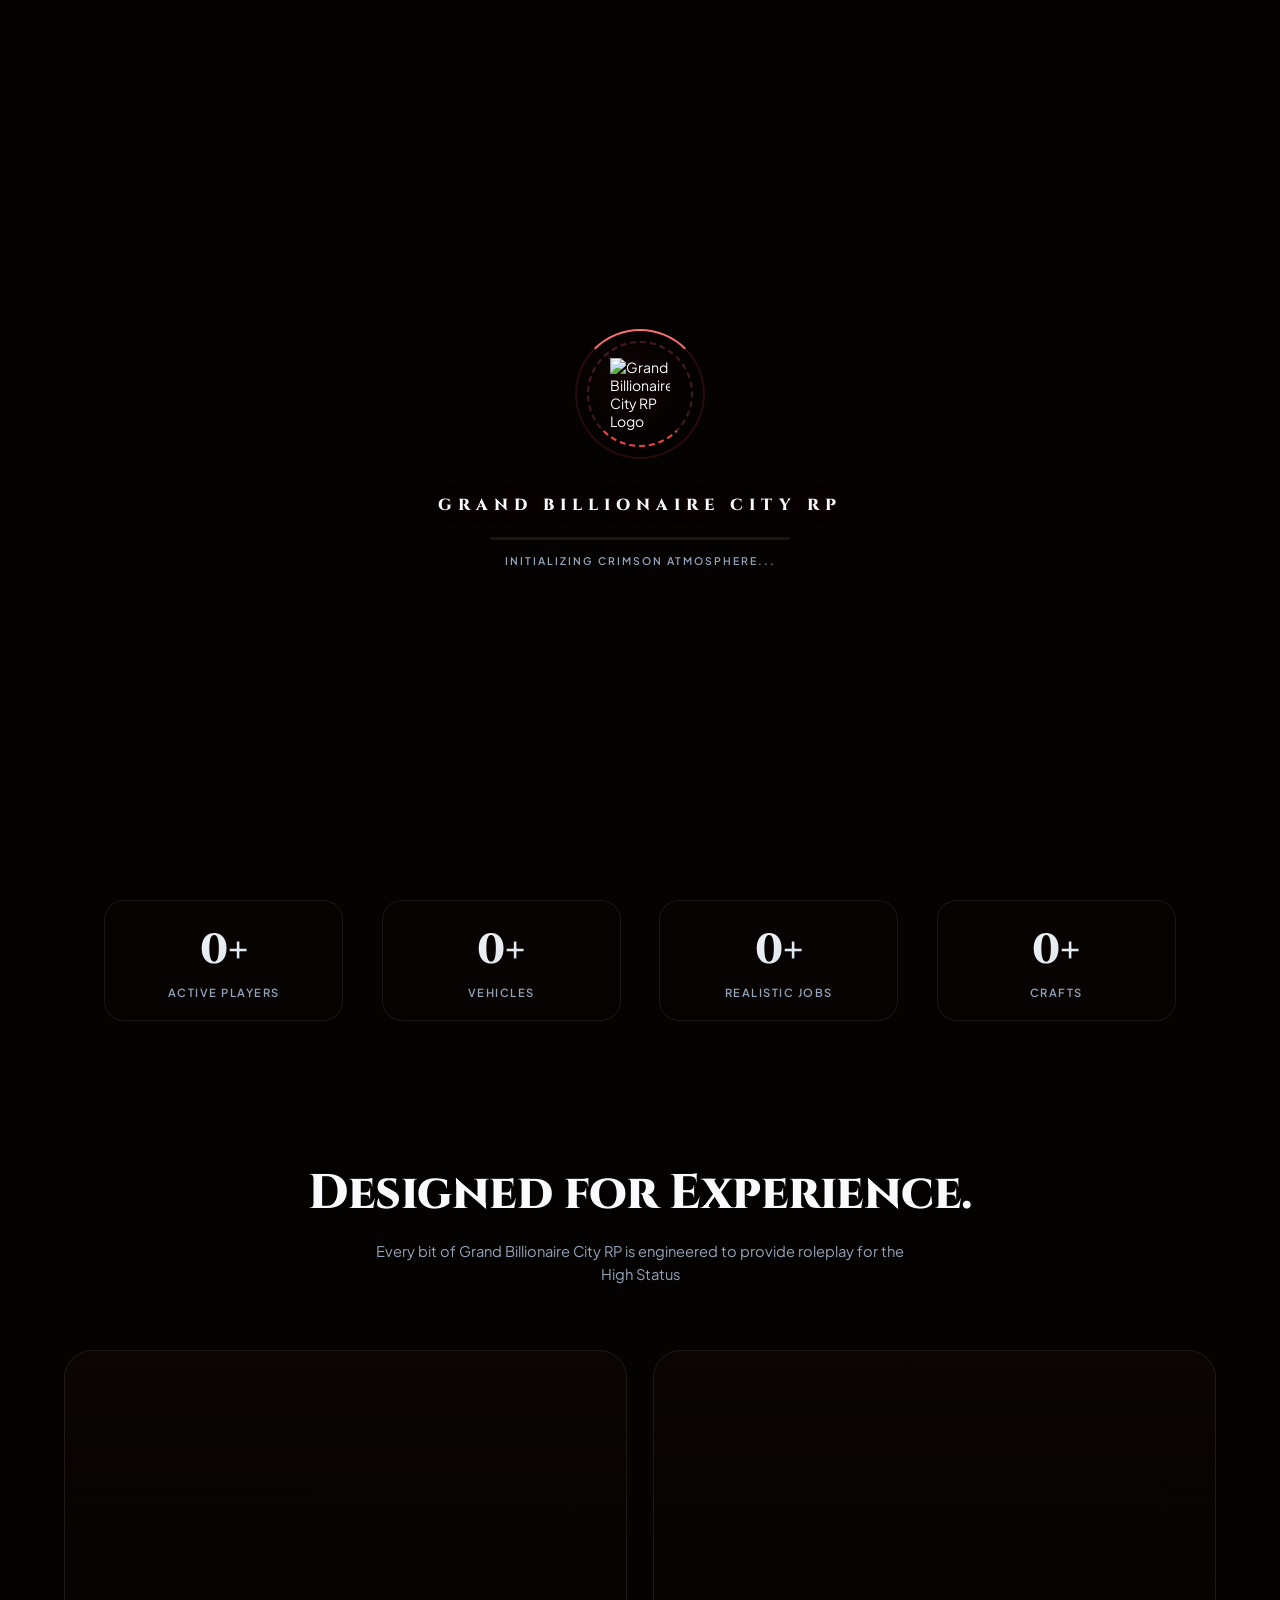
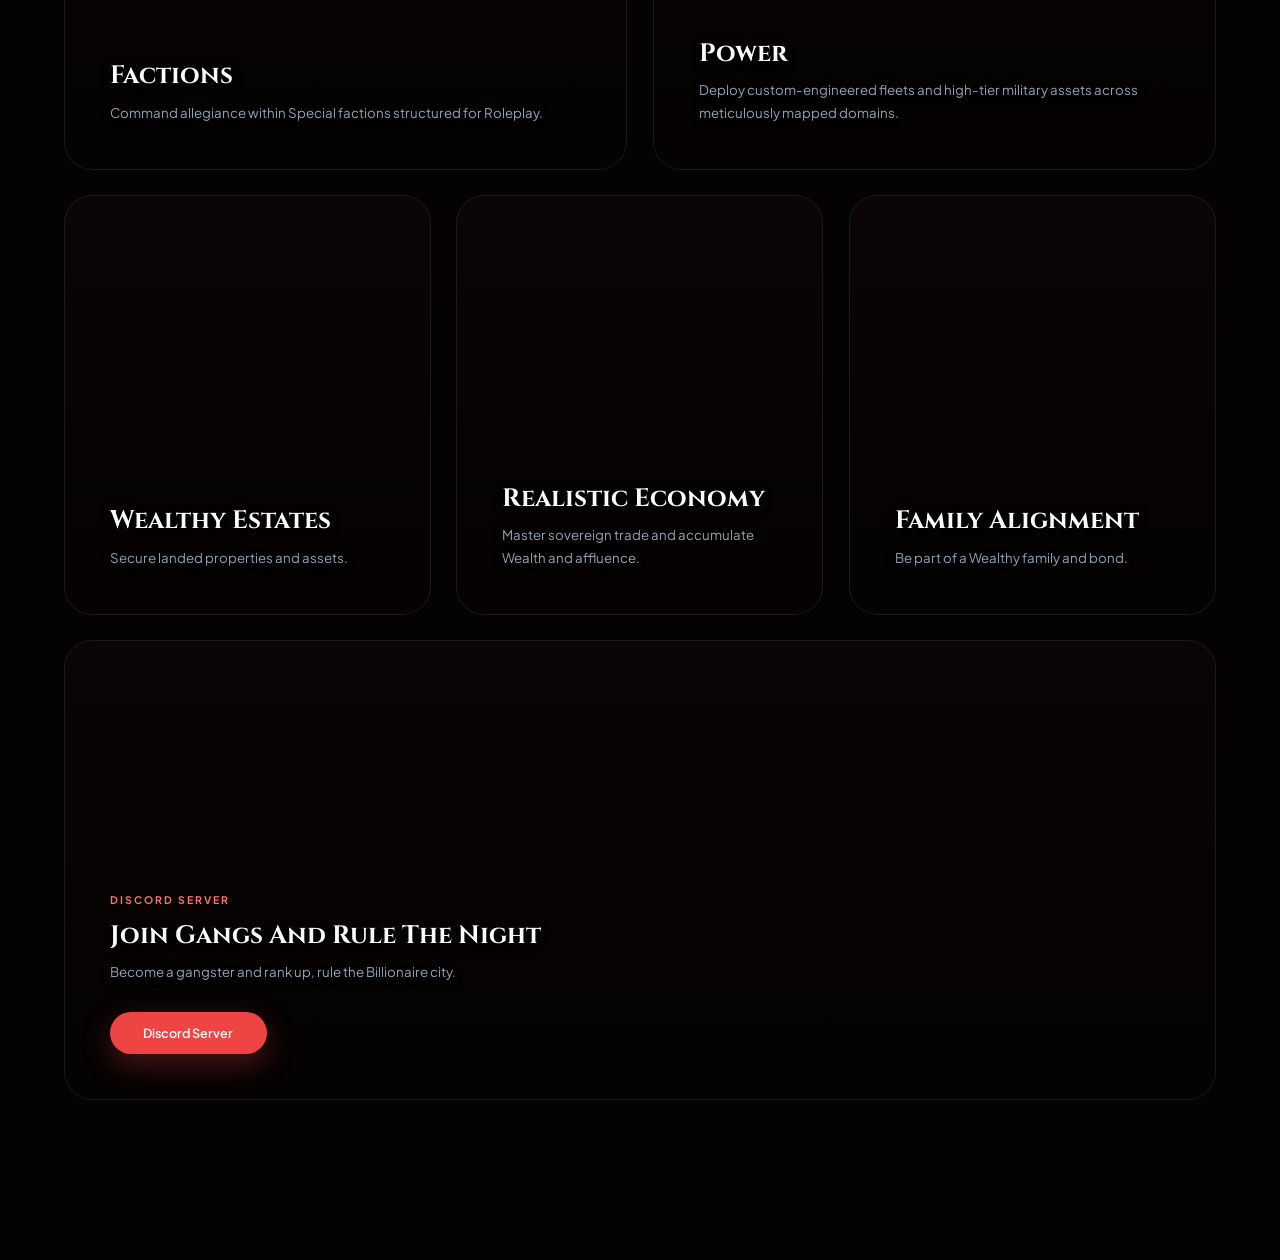
==== commit 173e466d: "Update index.html" ====
--- a/index.html
+++ b/index.html
@@ -27,43 +27,8 @@
         <div class="loader-status-text" id="loaderStatus">Initializing Crimson Atmosphere...</div>
     </div>
 
-    <!-- Navigation Bar -->
-    <nav>
-        <a href="#" class="nav-brand">
-            <img src="https://lh3.googleusercontent.com/d/18p7GwIjHcYjdIPUKNIVJQ_CIDe-1c60a" alt="Grand Billionaire City RP Logo" class="brand-logo">
-            Grand Billionaire City RP
-        </a>
-        
-        <div class="nav-right-cluster">
-            <div class="server-status-pill">
-                <span class="status-dot"></span>
-                <span id="playerCounter">842 Online</span>
-            </div>
-            <ul class="nav-links">
-                <li><a href="#factions">Factions</a></li>
-                <li><a href="#stats">Stats</a></li>
-                <li><a href="#webstore">Webstore</a></li>
-            </ul>
-            <a href="https://discord.gg/WNbtdvn65" target="_blank" rel="noopener noreferrer" class="nav-cta">Discord Server</a>
-        </div>
-
-        <!-- Mobile Menu Trigger -->
-        <button class="mobile-menu-btn" id="mobileMenuBtn" aria-label="Toggle Menu">
-            <span></span>
-            <span></span>
-            <span></span>
-        </button>
-    </nav>
-
-    <!-- Mobile Slide-out Drawer -->
-    <div class="mobile-drawer" id="mobileDrawer">
-        <ul class="mobile-drawer-links">
-            <li><a href="#factions" class="mobile-link">Factions</a></li>
-            <li><a href="#stats" class="mobile-link">Stats</a></li>
-            <li><a href="#webstore" class="mobile-link">Webstore</a></li>
-            <li><a href="https://discord.gg/WNbtdvn65" target="_blank" rel="noopener noreferrer" class="mobile-link" style="color: var(--scarlet-bright);">Ascend Now</a></li>
-        </ul>
-    </div>
+    <!-- Injected Header Placeholder -->
+    <div id="site-header"></div>
 
     <!-- Hero Section -->
     <header class="hero">
@@ -157,15 +122,8 @@
         </div>
     </section>
 
-    <!-- Footer -->
-    <footer>
-        <p>&copy; 2026 Grand Billionaire City RP. All rights reserved.</p>
-        <ul class="footer-nav">
-            <li><a href="#factions">Faction</a></li>
-            <li><a href="#stats">Stat</a></li>
-            <li><a href="https://discord.gg/WNbtdvn65" target="_blank" rel="noopener noreferrer">Discord Server</a></li>
-        </ul>
-    </footer>
+    <!-- Injected Footer Placeholder -->
+    <div id="site-footer"></div>
 
     <!-- Global Script Link -->
     <script src="script.js"></script>
--- a/style.css
+++ b/style.css
@@ -0,0 +1,756 @@
+/* --- ULTRA-FLUID APPLE-INSPIRED DESIGN SYSTEM --- */
+:root {
+    --abyss: #050202;
+    --surface-card: #0c0505;
+    --surface-glass: rgba(18, 7, 7, 0.75);
+    --imperial-red: #ef4444;
+    --scarlet-bright: #f87171;
+    --deep-crimson: #991b1b;
+    --apple-gradient: linear-gradient(135deg, #ffffff 0%, #cbd5e1 100%);
+    --red-gradient: linear-gradient(135deg, #f87171 0%, #dc2626 50%, #991b1b 100%);
+    --accent-glow: rgba(239, 68, 68, 0.25);
+    --border-subtle: rgba(255, 255, 255, 0.08);
+    --border-red: rgba(239, 68, 68, 0.35);
+    --text-main: #f8fafc;
+    --text-muted: #94a3b8;
+    --transition-fluid: cubic-bezier(0.25, 1, 0.5, 1);
+    --transition-bounce: cubic-bezier(0.34, 1.56, 0.64, 1);
+}
+
+*, *::before, *::after {
+    box-sizing: border-box;
+    margin: 0;
+    padding: 0;
+}
+
+html {
+    scroll-behavior: smooth;
+    width: 100%;
+    max-width: 100vw;
+    font-size: clamp(14px, 1vw, 16px);
+}
+
+body {
+    background-color: var(--abyss);
+    color: var(--text-main);
+    font-family: 'Plus Jakarta Sans', system-ui, -apple-system, sans-serif;
+    overflow-x: hidden;
+    min-height: 100vh;
+    display: flex;
+    flex-direction: column;
+    position: relative;
+    width: 100%;
+    -webkit-font-smoothing: antialiased;
+}
+
+/* --- IMMERSIVE CINEMATIC LOADER SCREEN --- */
+#empire-loader {
+    position: fixed;
+    inset: 0;
+    background: var(--abyss);
+    z-index: 9999;
+    display: flex;
+    flex-direction: column;
+    align-items: center;
+    justify-content: center;
+    padding: 2rem;
+    transition: opacity 1s var(--transition-fluid), visibility 1s var(--transition-fluid);
+}
+
+#empire-loader.fade-out {
+    opacity: 0;
+    visibility: hidden;
+    pointer-events: none;
+}
+
+.loader-crest-container {
+    position: relative;
+    width: 130px;
+    height: 130px;
+    display: flex;
+    align-items: center;
+    justify-content: center;
+    margin-bottom: 2.5rem;
+}
+
+.loader-ring {
+    position: absolute;
+    inset: 0;
+    border: 2px solid rgba(239, 68, 68, 0.15);
+    border-top: 2px solid var(--scarlet-bright);
+    border-radius: 50%;
+    animation: spinLoader 2s cubic-bezier(0.68, -0.55, 0.265, 1.55) infinite;
+}
+
+.loader-ring-inner {
+    position: absolute;
+    inset: 12px;
+    border: 2px dashed rgba(248, 113, 113, 0.25);
+    border-bottom: 2px dashed var(--imperial-red);
+    border-radius: 50%;
+    animation: spinLoaderReverse 3s linear infinite;
+}
+
+@keyframes spinLoader {
+    0% { transform: rotate(0deg); }
+    100% { transform: rotate(360deg); }
+}
+
+@keyframes spinLoaderReverse {
+    0% { transform: rotate(360deg); }
+    100% { transform: rotate(0deg); }
+}
+
+.loader-logo-img {
+    width: 60px;
+    height: auto;
+    position: relative;
+    z-index: 2;
+    filter: drop-shadow(0 0 20px var(--accent-glow));
+    animation: pulseCrest 2s ease-in-out infinite alternate;
+}
+
+@keyframes pulseCrest {
+    0% { opacity: 0.6; transform: scale(0.95); }
+    100% { opacity: 1; transform: scale(1.05); }
+}
+
+.loader-title {
+    font-family: 'Cinzel', serif;
+    font-size: 1.15rem;
+    font-weight: 800;
+    letter-spacing: 6px;
+    color: var(--text-main);
+    text-transform: uppercase;
+    margin-bottom: 1.5rem;
+    text-shadow: 0 0 20px var(--accent-glow);
+}
+
+.loader-progress-track {
+    width: min(300px, 80vw);
+    height: 3px;
+    background: rgba(255, 255, 255, 0.08);
+    border-radius: 2px;
+    overflow: hidden;
+    position: relative;
+    margin-bottom: 1rem;
+}
+
+.loader-progress-fill {
+    position: absolute;
+    top: 0;
+    left: 0;
+    height: 100%;
+    width: 0%;
+    background: var(--red-gradient);
+    box-shadow: 0 0 15px var(--accent-glow);
+    transition: width 0.1s ease-out;
+}
+
+.loader-status-text {
+    font-size: 0.75rem;
+    font-weight: 600;
+    color: var(--text-muted);
+    letter-spacing: 2px;
+    text-transform: uppercase;
+    height: 1.2rem;
+    text-align: center;
+}
+
+/* --- FLUID APPLE-STYLE NAVBAR --- */
+nav {
+    position: fixed;
+    top: 0;
+    left: 0;
+    width: 100%;
+    height: 80px;
+    display: flex;
+    justify-content: space-between;
+    align-items: center;
+    padding: 0 clamp(1.5rem, 5vw, 6%);
+    background: rgba(5, 2, 2, 0.8);
+    backdrop-filter: blur(25px);
+    -webkit-backdrop-filter: blur(25px);
+    border-bottom: 1px solid var(--border-subtle);
+    z-index: 1000;
+    transition: background 0.4s var(--transition-fluid);
+}
+
+.nav-brand {
+    display: flex;
+    align-items: center;
+    gap: 12px;
+    font-family: 'Cinzel', serif;
+    font-size: clamp(0.95rem, 1.4vw, 1.2rem);
+    font-weight: 800;
+    letter-spacing: 2px;
+    color: var(--text-main);
+    text-decoration: none;
+    text-transform: uppercase;
+    white-space: nowrap;
+    transition: opacity 0.3s ease;
+}
+
+.nav-brand:hover {
+    opacity: 0.85;
+}
+
+.brand-logo {
+    height: 34px;
+    width: auto;
+    transition: transform 0.4s var(--transition-bounce);
+}
+
+.nav-brand:hover .brand-logo {
+    transform: scale(1.08) rotate(-3deg);
+}
+
+.nav-right-cluster {
+    display: flex;
+    align-items: center;
+    gap: 2rem;
+}
+
+.nav-links {
+    display: flex;
+    gap: clamp(1.5rem, 3vw, 2.5rem);
+    list-style: none;
+    align-items: center;
+}
+
+.nav-links a {
+    color: var(--text-muted);
+    text-decoration: none;
+    font-weight: 500;
+    font-size: 0.85rem;
+    letter-spacing: 0.5px;
+    position: relative;
+    padding: 4px 0;
+    transition: color 0.3s ease;
+}
+
+.nav-links a::after {
+    content: '';
+    position: absolute;
+    bottom: 0;
+    left: 0;
+    width: 0;
+    height: 2px;
+    background: var(--scarlet-bright);
+    transition: width 0.3s var(--transition-fluid);
+    border-radius: 2px;
+}
+
+.nav-links a:hover {
+    color: var(--text-main);
+}
+
+.nav-links a:hover::after {
+    width: 100%;
+}
+
+/* Server Status Pill */
+.server-status-pill {
+    display: inline-flex;
+    align-items: center;
+    gap: 8px;
+    padding: 0.35rem 0.85rem;
+    background: rgba(16, 185, 129, 0.1);
+    border: 1px solid rgba(16, 185, 129, 0.25);
+    border-radius: 99px;
+    font-size: 0.72rem;
+    font-weight: 600;
+    color: #34d399;
+    letter-spacing: 0.5px;
+}
+
+.status-dot {
+    width: 7px;
+    height: 7px;
+    background-color: #34d399;
+    border-radius: 50%;
+    box-shadow: 0 0 10px #34d399;
+    animation: pulseDot 2s infinite ease-in-out;
+}
+
+@keyframes pulseDot {
+    0%, 100% { opacity: 1; transform: scale(1); }
+    50% { opacity: 0.4; transform: scale(0.85); }
+}
+
+.nav-cta {
+    background: var(--text-main);
+    color: var(--abyss);
+    font-weight: 600;
+    padding: 0.6rem 1.4rem;
+    border-radius: 99px;
+    text-decoration: none;
+    font-size: 0.8rem;
+    transition: transform 0.4s var(--transition-bounce), background 0.3s ease, box-shadow 0.3s ease;
+    white-space: nowrap;
+    box-shadow: 0 4px 20px rgba(255, 255, 255, 0.1);
+}
+
+.nav-cta:hover {
+    transform: scale(1.06) translateY(-1px);
+    background: #ffffff;
+    box-shadow: 0 6px 25px rgba(255, 255, 255, 0.2);
+}
+
+/* Mobile Menu Toggle Button */
+.mobile-menu-btn {
+    display: none;
+    background: none;
+    border: none;
+    cursor: pointer;
+    width: 30px;
+    height: 24px;
+    position: relative;
+    z-index: 1100;
+}
+
+.mobile-menu-btn span {
+    display: block;
+    position: absolute;
+    height: 2px;
+    width: 100%;
+    background: var(--text-main);
+    border-radius: 2px;
+    transition: all 0.3s var(--transition-fluid);
+}
+
+.mobile-menu-btn span:nth-child(1) { top: 0; }
+.mobile-menu-btn span:nth-child(2) { top: 11px; }
+.mobile-menu-btn span:nth-child(3) { top: 22px; }
+
+.mobile-menu-btn.active span:nth-child(1) {
+    transform: rotate(45deg);
+    top: 11px;
+}
+.mobile-menu-btn.active span:nth-child(2) {
+    opacity: 0;
+}
+.mobile-menu-btn.active span:nth-child(3) {
+    transform: rotate(-45deg);
+    top: 11px;
+}
+
+/* Mobile Slide-out Drawer */
+.mobile-drawer {
+    position: fixed;
+    inset: 0;
+    background: rgba(5, 2, 2, 0.96);
+    backdrop-filter: blur(30px);
+    -webkit-backdrop-filter: blur(30px);
+    z-index: 1050;
+    display: flex;
+    flex-direction: column;
+    align-items: center;
+    justify-content: center;
+    gap: 2rem;
+    padding: 2rem;
+    opacity: 0;
+    visibility: hidden;
+    transition: opacity 0.4s var(--transition-fluid), visibility 0.4s var(--transition-fluid);
+}
+
+.mobile-drawer.open {
+    opacity: 1;
+    visibility: visible;
+}
+
+.mobile-drawer-links {
+    list-style: none;
+    text-align: center;
+    display: flex;
+    flex-direction: column;
+    gap: 1.5rem;
+}
+
+.mobile-drawer-links a {
+    font-family: 'Cinzel', serif;
+    font-size: 1.5rem;
+    font-weight: 700;
+    color: var(--text-main);
+    text-decoration: none;
+    transition: color 0.3s ease;
+}
+
+.mobile-drawer-links a:hover {
+    color: var(--scarlet-bright);
+}
+
+/* --- CINEMATIC FLUID HERO SECTION --- */
+header.hero {
+    min-height: 100vh;
+    display: flex;
+    flex-direction: column;
+    align-items: center;
+    justify-content: center;
+    text-align: center;
+    padding: 160px clamp(1.5rem, 5vw, 6%) 100px clamp(1.5rem, 5vw, 6%);
+    position: relative;
+    background: 
+        linear-gradient(180deg, rgba(5, 2, 2, 0.6) 0%, rgba(5, 2, 2, 0.85) 85%, var(--abyss) 100%),
+        url('https://lh3.googleusercontent.com/d/1dxpGjZK-bBrtrLqYRjR344zftEN5O5EJ');
+    background-size: cover;
+    background-position: center;
+    background-repeat: no-repeat;
+    width: 100%;
+    overflow: hidden;
+}
+
+.hero-badge {
+    display: inline-flex;
+    align-items: center;
+    gap: 8px;
+    padding: 0.45rem 1.1rem;
+    background: rgba(239, 68, 68, 0.12);
+    border: 1px solid var(--border-red);
+    border-radius: 99px;
+    font-size: 0.75rem;
+    font-weight: 600;
+    text-transform: uppercase;
+    letter-spacing: 2px;
+    color: var(--scarlet-bright);
+    margin-bottom: 2rem;
+    backdrop-filter: blur(12px);
+    transform: translateY(20px);
+    opacity: 0;
+    animation: fadeInUp 0.8s var(--transition-fluid) 0.3s forwards;
+}
+
+header.hero h1 {
+    font-family: 'Cinzel', serif;
+    font-size: clamp(2.5rem, 6vw, 5.8rem);
+    font-weight: 900;
+    line-height: 1.08;
+    letter-spacing: -0.02em;
+    margin-bottom: 1.5rem;
+    max-width: 1050px;
+    text-shadow: 0 10px 30px rgba(0, 0, 0, 0.8);
+    transform: translateY(25px);
+    opacity: 0;
+    animation: fadeInUp 0.8s var(--transition-fluid) 0.5s forwards;
+}
+
+header.hero h1 span {
+    background: var(--red-gradient);
+    -webkit-background-clip: text;
+    -webkit-text-fill-color: transparent;
+}
+
+header.hero p {
+    color: var(--text-muted);
+    font-size: clamp(1rem, 1.7vw, 1.3rem);
+    max-width: 650px;
+    margin-bottom: 3rem;
+    line-height: 1.6;
+    font-weight: 400;
+    text-shadow: 0 5px 15px rgba(0, 0, 0, 0.8);
+    transform: translateY(30px);
+    opacity: 0;
+    animation: fadeInUp 0.8s var(--transition-fluid) 0.7s forwards;
+}
+
+.hero-actions {
+    display: flex;
+    gap: 1.2rem;
+    align-items: center;
+    justify-content: center;
+    flex-wrap: wrap;
+    width: 100%;
+    transform: translateY(35px);
+    opacity: 0;
+    animation: fadeInUp 0.8s var(--transition-fluid) 0.9s forwards;
+}
+
+@keyframes fadeInUp {
+    to {
+        opacity: 1;
+        transform: translateY(0);
+    }
+}
+
+.btn-primary {
+    background: var(--imperial-red);
+    color: #ffffff;
+    padding: 0.95rem 2.4rem;
+    border-radius: 99px;
+    font-weight: 600;
+    text-decoration: none;
+    font-size: 0.9rem;
+    transition: transform 0.4s var(--transition-bounce), background 0.3s ease, box-shadow 0.3s ease;
+    box-shadow: 0 10px 30px rgba(239, 68, 68, 0.3);
+    display: inline-flex;
+    align-items: center;
+    justify-content: center;
+}
+
+.btn-primary:hover {
+    transform: scale(1.04) translateY(-2px);
+    background: #dc2626;
+    box-shadow: 0 15px 35px rgba(239, 68, 68, 0.45);
+}
+
+.btn-secondary {
+    background: rgba(5, 2, 2, 0.5);
+    backdrop-filter: blur(15px);
+    color: var(--text-main);
+    padding: 0.95rem 2.4rem;
+    border-radius: 99px;
+    font-weight: 600;
+    text-decoration: none;
+    font-size: 0.9rem;
+    border: 1px solid var(--border-subtle);
+    transition: all 0.4s var(--transition-bounce);
+    display: inline-flex;
+    align-items: center;
+    justify-content: center;
+}
+
+.btn-secondary:hover {
+    border-color: var(--scarlet-bright);
+    background: rgba(239, 68, 68, 0.08);
+    transform: scale(1.04) translateY(-2px);
+    color: #ffffff;
+}
+
+/* --- FLUID APPLE-STYLE STATS --- */
+.stats-strip {
+    display: grid;
+    grid-template-columns: repeat(auto-fit, minmax(210px, 1fr));
+    gap: clamp(1.5rem, 3vw, 3rem);
+    max-width: 1200px;
+    margin: 0 auto 140px auto;
+    padding: 0 clamp(1.5rem, 5vw, 6%);
+    width: 100%;
+    text-align: center;
+}
+
+.stat-item {
+    padding: 1.5rem;
+    border-radius: 20px;
+    background: rgba(12, 5, 5, 0.4);
+    border: 1px solid var(--border-subtle);
+    backdrop-filter: blur(10px);
+    transition: transform 0.4s var(--transition-bounce), border-color 0.3s ease;
+}
+
+.stat-item:hover {
+    transform: translateY(-5px);
+    border-color: var(--border-red);
+}
+
+.stat-item h3 {
+    font-family: 'Cinzel', serif;
+    font-size: clamp(2.2rem, 3.5vw, 3rem);
+    font-weight: 800;
+    background: var(--apple-gradient);
+    -webkit-background-clip: text;
+    -webkit-text-fill-color: transparent;
+    margin-bottom: 0.4rem;
+}
+
+.stat-item p {
+    color: var(--text-muted);
+    font-size: 0.8rem;
+    font-weight: 600;
+    text-transform: uppercase;
+    letter-spacing: 1.5px;
+}
+
+/* --- FLUID BENTO-GRID PRODUCT SHOWCASE WITH MOUSE SPOTLIGHT --- */
+section.showcase {
+    max-width: 1300px;
+    margin: 0 auto 160px auto;
+    padding: 0 clamp(1.5rem, 5vw, 6%);
+    width: 100%;
+}
+
+.section-header {
+    text-align: center;
+    margin-bottom: 4.5rem;
+}
+
+.section-header h2 {
+    font-family: 'Cinzel', serif;
+    font-size: clamp(2rem, 3.8vw, 3.6rem);
+    font-weight: 800;
+    letter-spacing: -0.01em;
+    margin-bottom: 1rem;
+}
+
+.section-header p {
+    color: var(--text-muted);
+    font-size: 1.05rem;
+    max-width: 550px;
+    margin: 0 auto;
+    line-height: 1.6;
+}
+
+.bento-grid {
+    display: grid;
+    grid-template-columns: repeat(12, 1fr);
+    gap: clamp(1rem, 2vw, 1.8rem);
+}
+
+.bento-card {
+    background: var(--surface-card);
+    border: 1px solid var(--border-subtle);
+    border-radius: 28px;
+    padding: clamp(2rem, 3.5vw, 3.2rem);
+    position: relative;
+    overflow: hidden;
+    display: flex;
+    flex-direction: column;
+    justify-content: flex-end;
+    min-height: 420px;
+    transition: transform 0.5s var(--transition-fluid), border-color 0.4s ease, box-shadow 0.4s ease;
+    background-size: cover;
+    background-position: center;
+    background-repeat: no-repeat;
+    will-change: transform;
+}
+
+/* Bento Card Spotlight Element */
+.bento-card .card-spotlight {
+    position: absolute;
+    inset: 0;
+    background: radial-gradient(
+        600px circle at var(--mouse-x, 0) var(--mouse-y, 0),
+        rgba(239, 68, 68, 0.16),
+        transparent 70%
+    );
+    opacity: 0;
+    transition: opacity 0.4s ease;
+    pointer-events: none;
+    z-index: 1;
+}
+
+.bento-card:hover .card-spotlight {
+    opacity: 1;
+}
+
+/* Bento Card Image Assignments */
+.bento-card.card-1 {
+    grid-column: span 6;
+    background-image: linear-gradient(180deg, rgba(5, 2, 2, 0.15) 0%, rgba(5, 2, 2, 0.94) 80%), url('https://lh3.googleusercontent.com/d/1aiCkW8_etW-ZZ7G8joWd6q8nNGiF3_1j');
+}
+
+.bento-card.card-2 {
+    grid-column: span 6;
+    background-image: linear-gradient(180deg, rgba(5, 2, 2, 0.15) 0%, rgba(5, 2, 2, 0.94) 80%), url('https://lh3.googleusercontent.com/d/1hKeRYhT2yNzEVUN6sHPj1Rc9Zm8323p7');
+}
+
+.bento-card.card-3 {
+    grid-column: span 4;
+    background-image: linear-gradient(180deg, rgba(5, 2, 2, 0.15) 0%, rgba(5, 2, 2, 0.94) 80%), url('https://lh3.googleusercontent.com/d/1ecaG1jjbxOj_wyrHvkaebuhDpmv_lQE4');
+}
+
+.bento-card.card-4 {
+    grid-column: span 4;
+    background-image: linear-gradient(180deg, rgba(5, 2, 2, 0.15) 0%, rgba(5, 2, 2, 0.94) 80%), url('https://lh3.googleusercontent.com/d/1pFkCly7kXkkr_aCCoiPTVky6jnjvF4sh');
+}
+
+.bento-card.card-5 {
+    grid-column: span 4;
+    background-image: linear-gradient(180deg, rgba(5, 2, 2, 0.15) 0%, rgba(5, 2, 2, 0.94) 80%), url('https://lh3.googleusercontent.com/d/1SoXRkDgPZRZyHLoI7mKzZlRAIf0dBV5z');
+}
+
+.bento-card.card-6 {
+    grid-column: span 12;
+    min-height: 460px;
+    background-image: linear-gradient(180deg, rgba(5, 2, 2, 0.25) 0%, rgba(5, 2, 2, 0.96) 85%), url('https://lh3.googleusercontent.com/d/1KC8J9d5kFifk0wTuCYjRNHnXf0HGLRhB');
+}
+
+.bento-card:hover {
+    transform: translateY(-10px) scale(1.008);
+    border-color: var(--border-red);
+    box-shadow: 0 25px 50px rgba(0, 0, 0, 0.7), 0 0 30px rgba(239, 68, 68, 0.18);
+}
+
+.bento-content {
+    position: relative;
+    z-index: 2;
+    transition: transform 0.4s var(--transition-fluid);
+}
+
+.bento-card:hover .bento-content {
+    transform: translateY(-4px);
+}
+
+.bento-tag {
+    font-size: 0.75rem;
+    font-weight: 700;
+    text-transform: uppercase;
+    letter-spacing: 2px;
+    color: var(--scarlet-bright);
+    margin-bottom: 1rem;
+}
+
+.bento-card h3 {
+    font-family: 'Cinzel', serif;
+    font-size: clamp(1.4rem, 2.2vw, 1.8rem);
+    font-weight: 700;
+    margin-bottom: 0.8rem;
+    line-height: 1.2;
+    text-shadow: 0 2px 10px rgba(0, 0, 0, 0.8);
+}
+
+.bento-card p {
+    color: var(--text-muted);
+    font-size: 0.95rem;
+    line-height: 1.7;
+    text-shadow: 0 2px 8px rgba(0, 0, 0, 0.8);
+}
+
+/* --- FOOTER --- */
+footer {
+    margin-top: auto;
+    border-top: 1px solid var(--border-subtle);
+    padding: 4rem clamp(1.5rem, 5vw, 6%);
+    display: flex;
+    justify-content: space-between;
+    align-items: center;
+    flex-wrap: wrap;
+    gap: 2rem;
+    background: var(--abyss);
+    width: 100%;
+}
+
+footer p {
+    color: var(--text-muted);
+    font-size: 0.85rem;
+}
+
+.footer-nav {
+    display: flex;
+    gap: 2.5rem;
+    list-style: none;
+    flex-wrap: wrap;
+}
+
+.footer-nav a {
+    color: var(--text-muted);
+    text-decoration: none;
+    font-size: 0.8rem;
+    font-weight: 500;
+    transition: color 0.3s ease;
+}
+
+.footer-nav a:hover {
+    color: var(--text-main);
+}
+
+/* Responsive Breakpoints */
+@media (max-width: 1024px) {
+    .bento-card, .bento-card.card-1, .bento-card.card-2, .bento-card.card-3, .bento-card.card-4, .bento-card.card-5, .bento-card.card-6 {
+        grid-column: span 12;
+    }
+}
+
+@media (max-width: 768px) {
+    .nav-links, .nav-cta, .server-status-pill { display: none; }
+    .mobile-menu-btn { display: block; }
+}
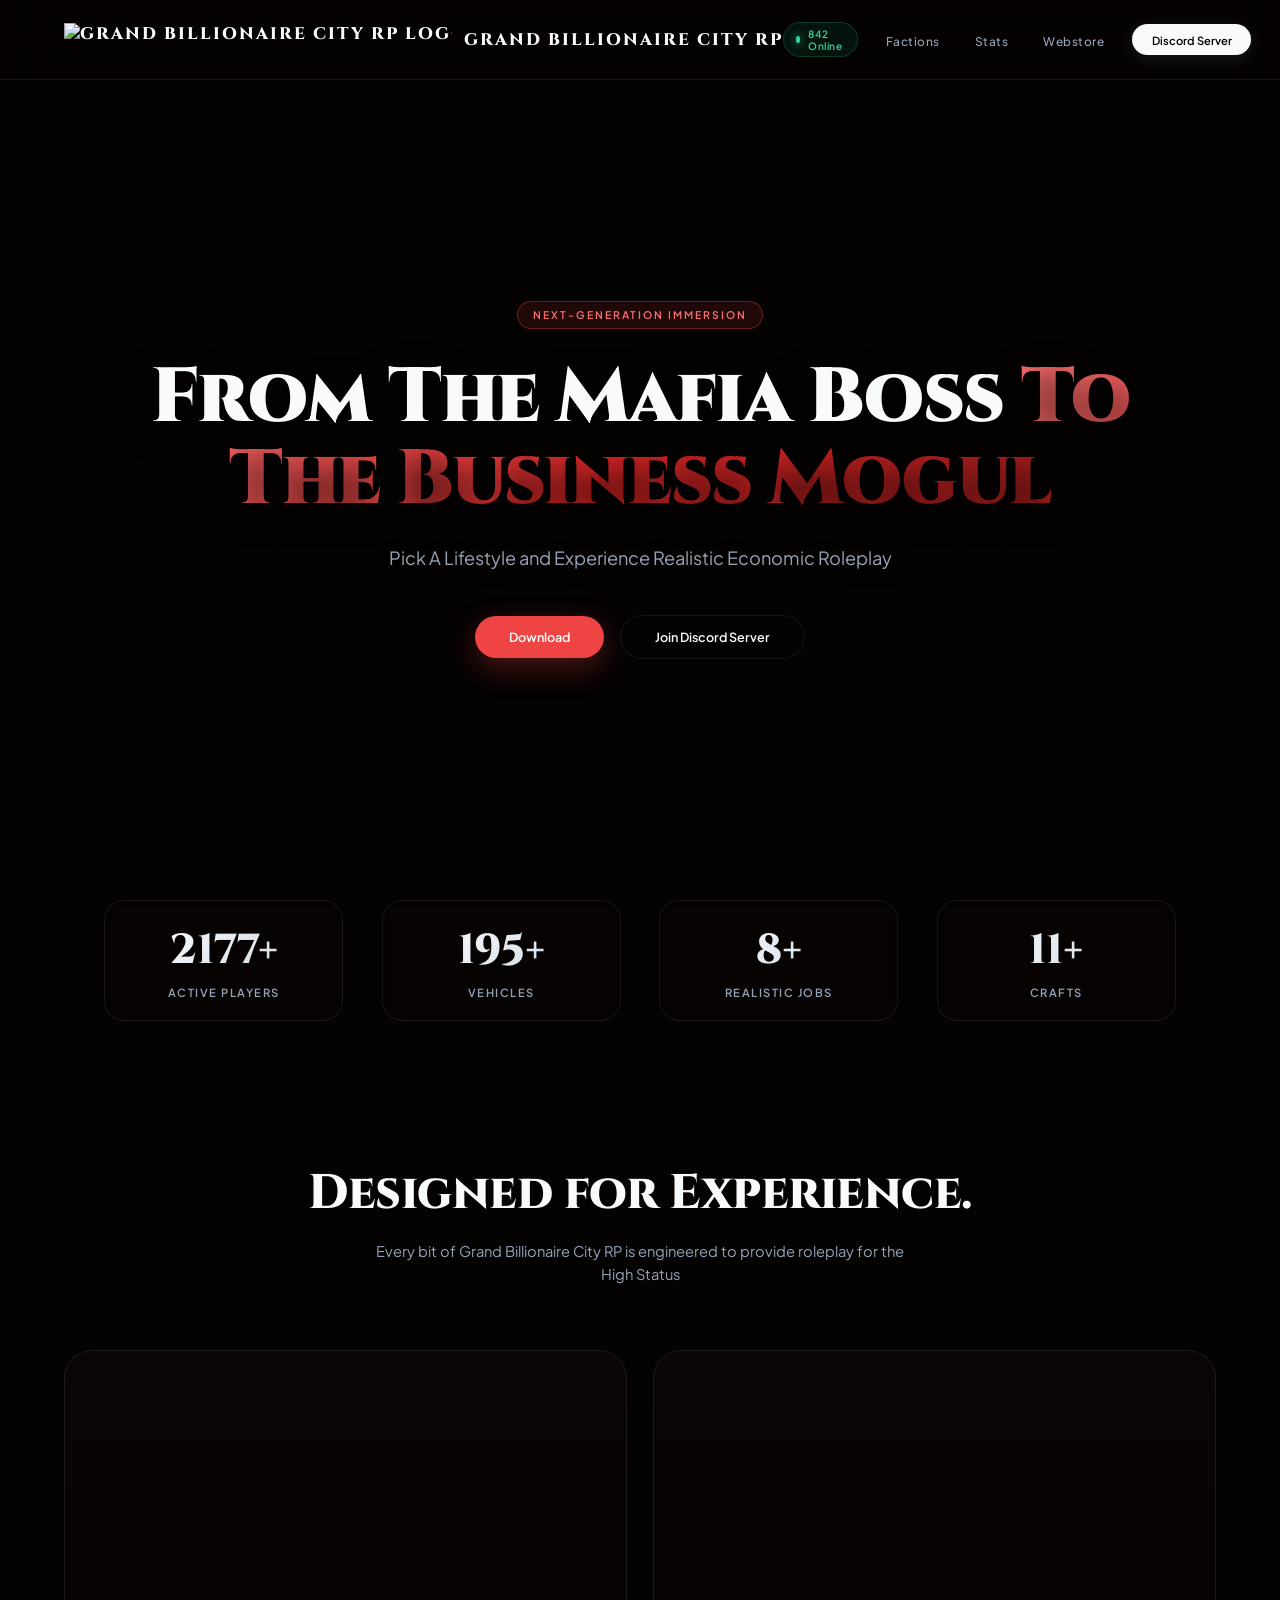
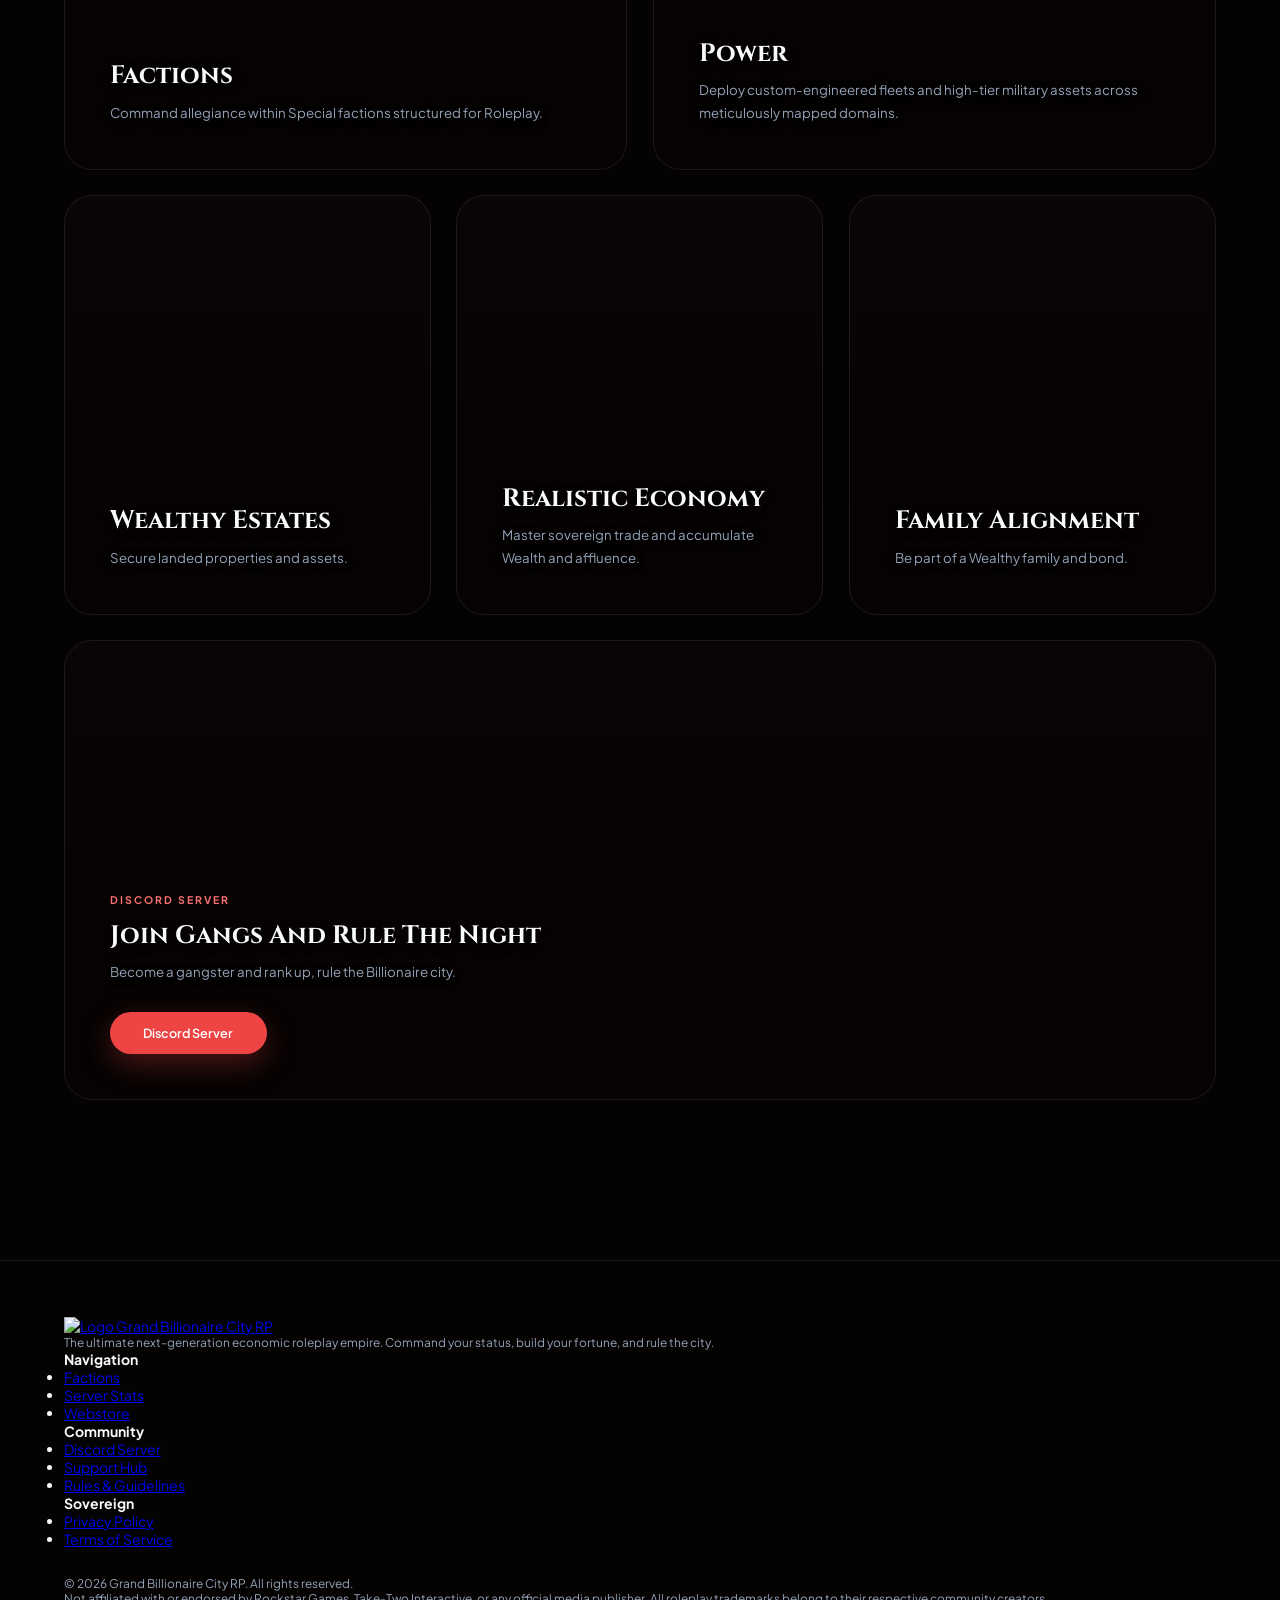
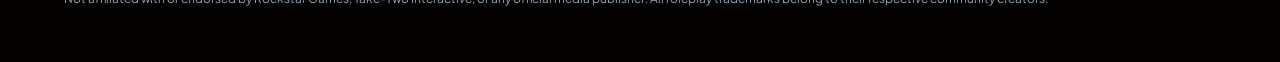
==== commit f70c1a27: "Update index.html" ====
--- a/index.html
+++ b/index.html
@@ -7,18 +7,16 @@
     <link rel="preconnect" href="https://fonts.googleapis.com">
     <link rel="preconnect" href="https://fonts.gstatic.com" crossorigin>
     <link href="https://fonts.googleapis.com/css2?family=Cinzel:wght@600;700;800;900&family=Plus+Jakarta+Sans:wght@300;400;500;600;700&display=swap" rel="stylesheet">
-    
-    <!-- Global Stylesheet Link -->
     <link rel="stylesheet" href="style.css">
 </head>
 <body>
 
-    <!-- Cinematic Immersive Loader Screen -->
+    <!-- Cinematic Loader Screen -->
     <div id="empire-loader">
         <div class="loader-crest-container">
             <div class="loader-ring"></div>
             <div class="loader-ring-inner"></div>
-            <img src="https://lh3.googleusercontent.com/d/18p7GwIjHcYjdIPUKNIVJQ_CIDe-1c60a" alt="Grand Billionaire City RP Logo" class="loader-logo-img">
+            <img src="https://lh3.googleusercontent.com/d/18p7GwIjHcYjdIPUKNIVJQ_CIDe-1c60a" alt="Logo" class="loader-logo-img">
         </div>
         <div class="loader-title">Grand Billionaire City RP</div>
         <div class="loader-progress-track">
@@ -61,71 +59,25 @@
         </div>
     </section>
 
-    <!-- Bento Grid Product Showcase -->
+    <!-- Bento Grid Showcase -->
     <section class="showcase" id="factions">
         <div class="section-header">
             <h2>Designed for Experience.</h2>
             <p>Every bit of Grand Billionaire City RP is engineered to provide roleplay for the High Status</p>
         </div>
         <div class="bento-grid">
-            <div class="bento-card card-1">
-                <div class="card-spotlight"></div>
-                <div class="bento-content">
-                    <div class="bento-tag"></div>
-                    <h3>Factions</h3>
-                    <p>Command allegiance within Special factions structured for Roleplay.</p>
-                </div>
-            </div>
-            <div class="bento-card card-2">
-                <div class="card-spotlight"></div>
-                <div class="bento-content">
-                    <div class="bento-tag"></div>
-                    <h3>Power</h3>
-                    <p>Deploy custom-engineered fleets and high-tier military assets across meticulously mapped domains.</p>
-                </div>
-            </div>
-            <div class="bento-card card-3">
-                <div class="card-spotlight"></div>
-                <div class="bento-content">
-                    <div class="bento-tag"></div>
-                    <h3>Wealthy Estates</h3>
-                    <p>Secure landed properties and assets.</p>
-                </div>
-            </div>
-            <div class="bento-card card-4">
-                <div class="card-spotlight"></div>
-                <div class="bento-content">
-                    <div class="bento-tag"></div>
-                    <h3>Realistic Economy</h3>
-                    <p>Master sovereign trade and accumulate Wealth and affluence.</p>
-                </div>
-            </div>
-            <div class="bento-card card-5">
-                <div class="card-spotlight"></div>
-                <div class="bento-content">
-                    <div class="bento-tag"></div>
-                    <h3>Family Alignment</h3>
-                    <p>Be part of a Wealthy family and bond.</p>
-                </div>
-            </div>
-            <div class="bento-card card-6" id="webstore">
-                <div class="card-spotlight"></div>
-                <div class="bento-content">
-                    <div class="bento-tag">Discord Server</div>
-                    <h3>Join Gangs And Rule The Night</h3>
-                    <p>Become a gangster and rank up, rule the Billionaire city.</p>
-                    <div style="margin-top: 2rem;">
-                        <a href="https://discord.gg/WNbtdvn65" target="_blank" rel="noopener noreferrer" class="btn-primary">Discord Server</a>
-                    </div>
-                </div>
-            </div>
+            <div class="bento-card card-1"><div class="card-spotlight"></div><div class="bento-content"><div class="bento-tag"></div><h3>Factions</h3><p>Command allegiance within Special factions structured for Roleplay.</p></div></div>
+            <div class="bento-card card-2"><div class="card-spotlight"></div><div class="bento-content"><div class="bento-tag"></div><h3>Power</h3><p>Deploy custom-engineered fleets and high-tier military assets across meticulously mapped domains.</p></div></div>
+            <div class="bento-card card-3"><div class="card-spotlight"></div><div class="bento-content"><div class="bento-tag"></div><h3>Wealthy Estates</h3><p>Secure landed properties and assets.</p></div></div>
+            <div class="bento-card card-4"><div class="card-spotlight"></div><div class="bento-content"><div class="bento-tag"></div><h3>Realistic Economy</h3><p>Master sovereign trade and accumulate Wealth and affluence.</p></div></div>
+            <div class="bento-card card-5"><div class="card-spotlight"></div><div class="bento-content"><div class="bento-tag"></div><h3>Family Alignment</h3><p>Be part of a Wealthy family and bond.</p></div></div>
+            <div class="bento-card card-6" id="webstore"><div class="card-spotlight"></div><div class="bento-content"><div class="bento-tag">Discord Server</div><h3>Join Gangs And Rule The Night</h3><p>Become a gangster and rank up, rule the Billionaire city.</p><div style="margin-top: 2rem;"><a href="https://discord.gg/WNbtdvn65" target="_blank" rel="noopener noreferrer" class="btn-primary">Discord Server</a></div></div></div>
         </div>
     </section>
 
     <!-- Injected Footer Placeholder -->
     <div id="site-footer"></div>
 
-    <!-- Global Script Link -->
     <script src="script.js"></script>
 </body>
 </html>
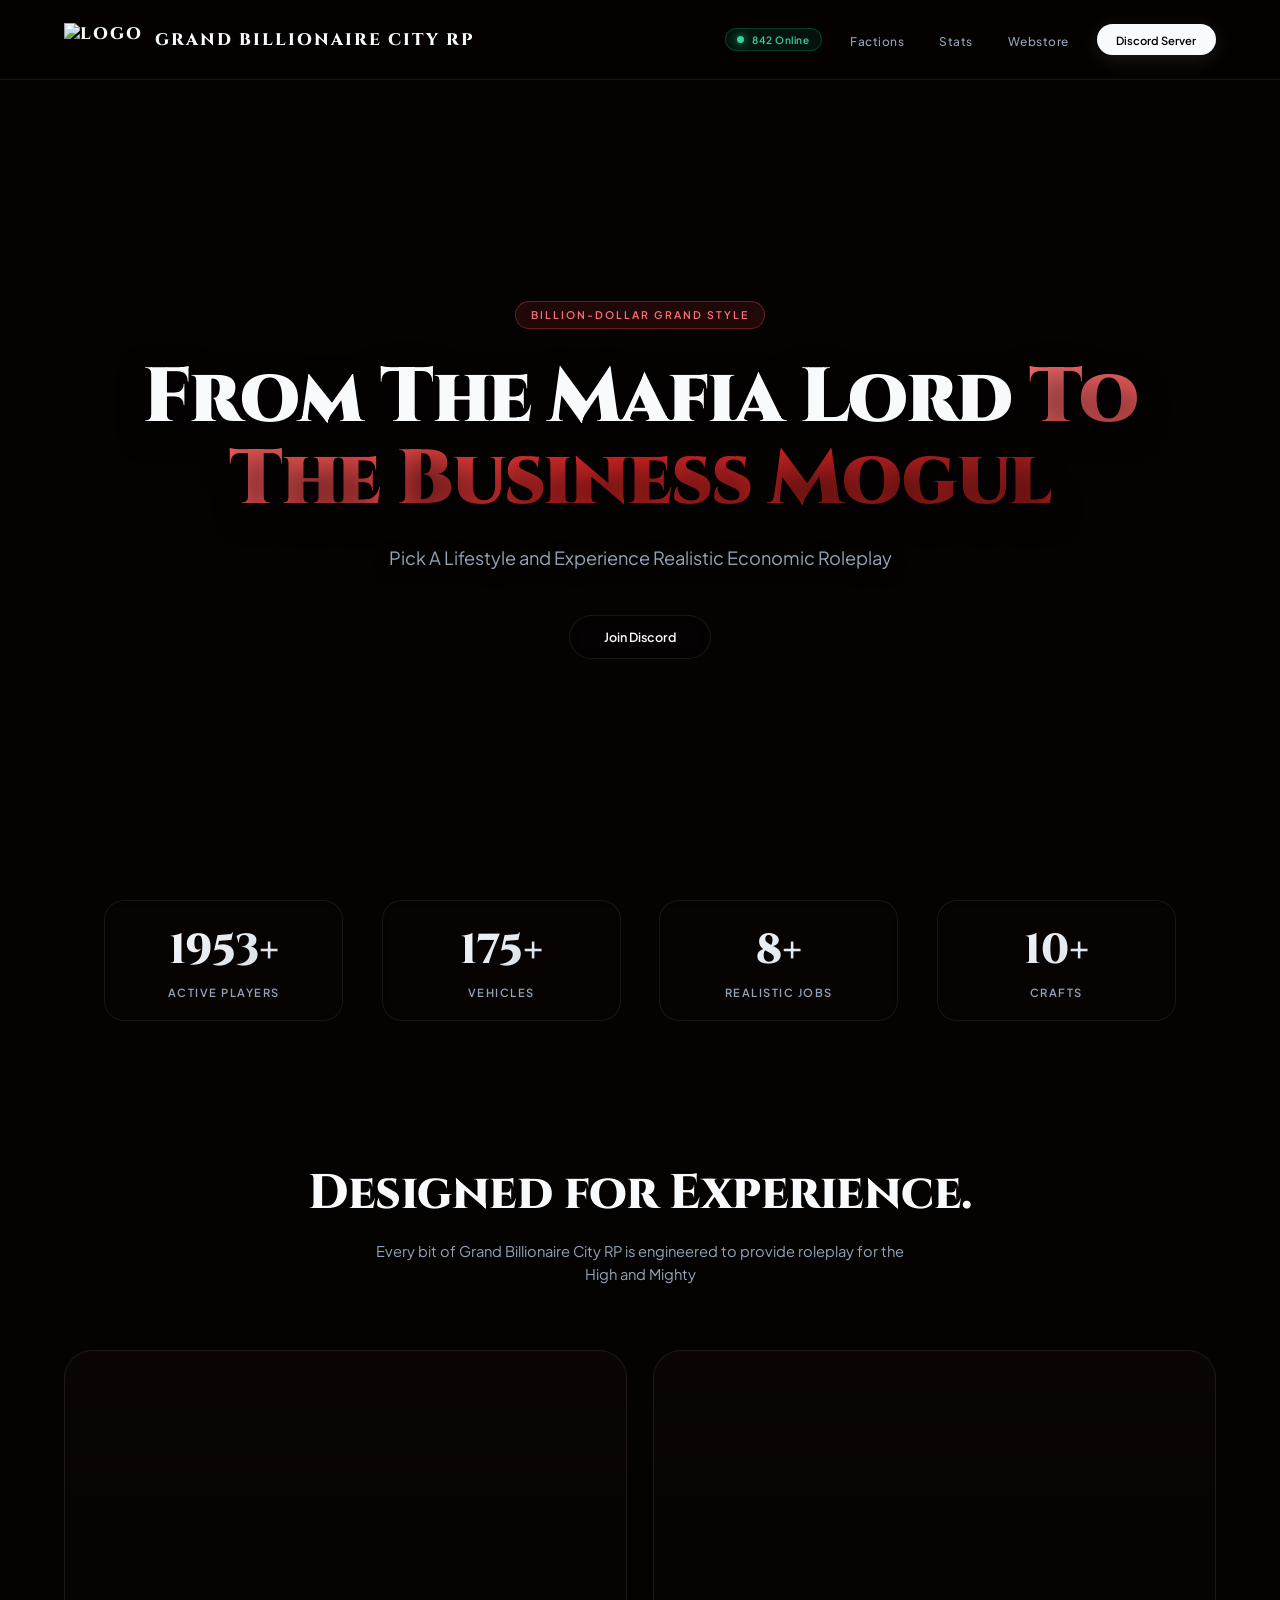
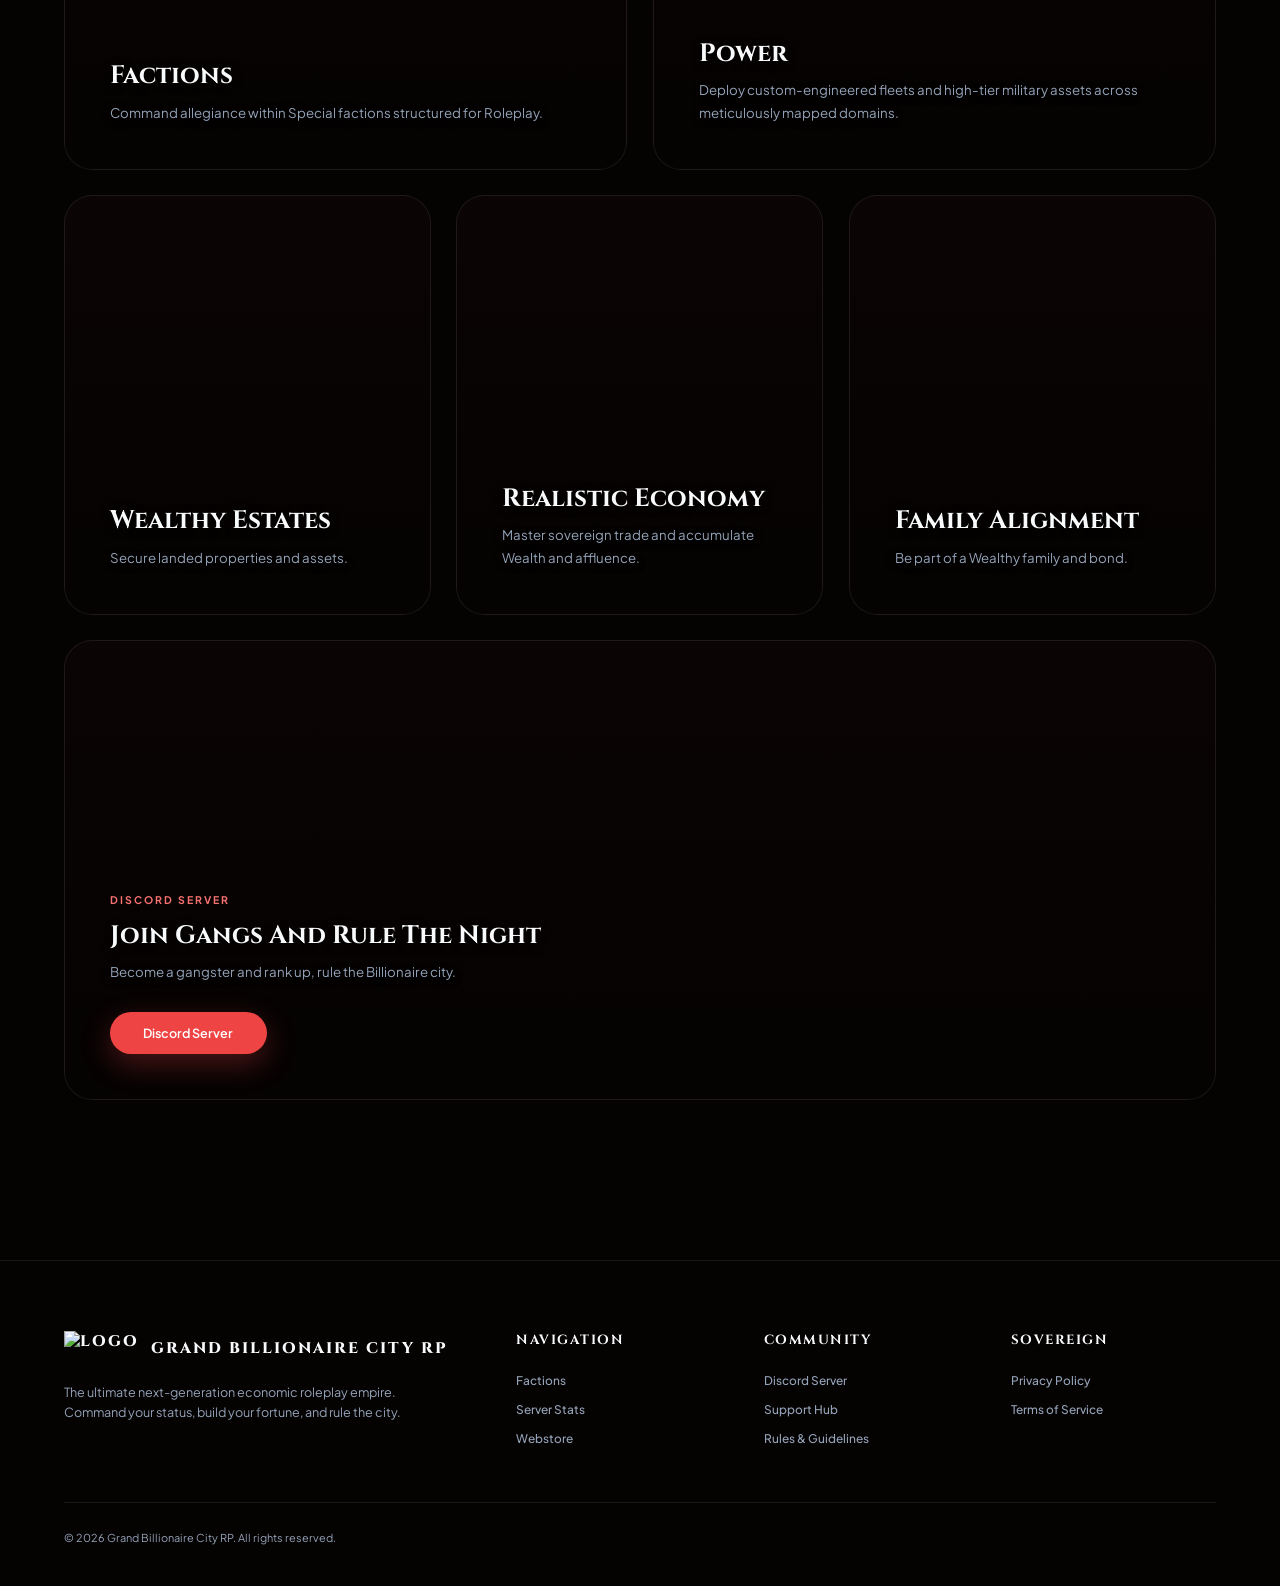
==== commit b45f35f6: "Update index.html" ====
--- a/index.html
+++ b/index.html
@@ -22,7 +22,7 @@
         <div class="loader-progress-track">
             <div class="loader-progress-fill" id="loaderProgress"></div>
         </div>
-        <div class="loader-status-text" id="loaderStatus">Initializing Crimson Atmosphere...</div>
+        <div class="loader-status-text" id="loaderStatus">Loading Grand Billionaire City atmosphere...</div>
     </div>
 
     <!-- Injected Header Placeholder -->
@@ -30,12 +30,12 @@
 
     <!-- Hero Section -->
     <header class="hero">
-        <div class="hero-badge">Next-Generation Immersion</div>
-        <h1>From The Mafia Boss <span>To The Business Mogul</span></h1>
+        <div class="hero-badge">Billion-Dollar Grand Style</div>
+        <h1>From The Mafia Lord <span>To The Business Mogul</span></h1>
         <p>Pick A Lifestyle and Experience Realistic Economic Roleplay</p>
-        <div class="hero-actions">
-            <a href="#factions" class="btn-primary">Download</a>
-            <a href="https://discord.gg/WNbtdvn65" target="_blank" rel="noopener noreferrer" class="btn-secondary">Join Discord Server</a>
+        <!--<div class="hero-actions">
+            <a href="#factions" class="btn-primary">Download</a>-->
+            <a href="https://discord.gg/WNbtdvn65" target="_blank" rel="noopener noreferrer" class="btn-secondary">Join Discord</a>
         </div>
     </header>
 
@@ -63,7 +63,7 @@
     <section class="showcase" id="factions">
         <div class="section-header">
             <h2>Designed for Experience.</h2>
-            <p>Every bit of Grand Billionaire City RP is engineered to provide roleplay for the High Status</p>
+            <p>Every bit of Grand Billionaire City RP is engineered to provide roleplay for the High and Mighty</p>
         </div>
         <div class="bento-grid">
             <div class="bento-card card-1"><div class="card-spotlight"></div><div class="bento-content"><div class="bento-tag"></div><h3>Factions</h3><p>Command allegiance within Special factions structured for Roleplay.</p></div></div>
--- a/style.css
+++ b/style.css
@@ -705,42 +705,102 @@
     text-shadow: 0 2px 8px rgba(0, 0, 0, 0.8);
 }
 
-/* --- FOOTER --- */
+/* --- MULTI-COLUMN FOOTER --- */
 footer {
     margin-top: auto;
     border-top: 1px solid var(--border-subtle);
-    padding: 4rem clamp(1.5rem, 5vw, 6%);
-    display: flex;
-    justify-content: space-between;
-    align-items: center;
-    flex-wrap: wrap;
-    gap: 2rem;
+    padding: 5rem clamp(1.5rem, 5vw, 6%) 3rem clamp(1.5rem, 5vw, 6%);
     background: var(--abyss);
     width: 100%;
 }
 
-footer p {
+.footer-container {
+    max-width: 1300px;
+    margin: 0 auto 4rem auto;
+    display: grid;
+    grid-template-columns: 2fr 1fr 1fr 1fr;
+    gap: 3rem;
+}
+
+.footer-col-brand {
+    display: flex;
+    flex-direction: column;
+    gap: 1.2rem;
+}
+
+.footer-logo-row {
+    display: flex;
+    align-items: center;
+    gap: 12px;
+    font-family: 'Cinzel', serif;
+    font-size: 1.1rem;
+    font-weight: 800;
+    letter-spacing: 2px;
+    color: var(--text-main);
+    text-decoration: none;
+    text-transform: uppercase;
+}
+
+.footer-brand-desc {
     color: var(--text-muted);
-    font-size: 0.85rem;
-}
-
-.footer-nav {
-    display: flex;
-    gap: 2.5rem;
+    font-size: 0.9rem;
+    line-height: 1.6;
+    max-width: 340px;
+}
+
+.footer-col h4 {
+    font-family: 'Cinzel', serif;
+    font-size: 0.95rem;
+    font-weight: 700;
+    color: var(--text-main);
+    text-transform: uppercase;
+    letter-spacing: 1.5px;
+    margin-bottom: 1.5rem;
+}
+
+.footer-links-list {
     list-style: none;
-    flex-wrap: wrap;
-}
-
-.footer-nav a {
+    display: flex;
+    flex-direction: column;
+    gap: 0.8rem;
+}
+
+.footer-links-list a {
     color: var(--text-muted);
     text-decoration: none;
-    font-size: 0.8rem;
+    font-size: 0.85rem;
     font-weight: 500;
-    transition: color 0.3s ease;
-}
-
-.footer-nav a:hover {
-    color: var(--text-main);
+    transition: color 0.3s ease, transform 0.3s ease;
+    display: inline-block;
+}
+
+.footer-links-list a:hover {
+    color: var(--scarlet-bright);
+    transform: translateX(4px);
+}
+
+.footer-bottom-bar {
+    max-width: 1300px;
+    margin: 0 auto;
+    padding-top: 2rem;
+    border-top: 1px solid var(--border-subtle);
+    display: flex;
+    justify-content: space-between;
+    align-items: center;
+    flex-wrap: wrap;
+    gap: 1rem;
+}
+
+.footer-bottom-bar p {
+    color: var(--text-muted);
+    font-size: 0.78rem;
+}
+
+.footer-legal-disclaimer {
+    max-width: 650px;
+    font-size: 0.7rem !important;
+    line-height: 1.5;
+    opacity: 0.7;
 }
 
 /* Responsive Breakpoints */
@@ -750,7 +810,31 @@
     }
 }
 
+@media (max-width: 900px) {
+    .footer-container {
+        grid-template-columns: 1fr 1fr;
+        gap: 2.5rem;
+    }
+    .footer-col-brand {
+        grid-column: span 2;
+    }
+}
+
 @media (max-width: 768px) {
     .nav-links, .nav-cta, .server-status-pill { display: none; }
     .mobile-menu-btn { display: block; }
 }
+
+@media (max-width: 600px) {
+    .footer-container {
+        grid-template-columns: 1fr;
+        gap: 2rem;
+    }
+    .footer-col-brand {
+        grid-column: span 1;
+    }
+    .footer-bottom-bar {
+        flex-direction: column;
+        align-items: flex-start;
+    }
+}
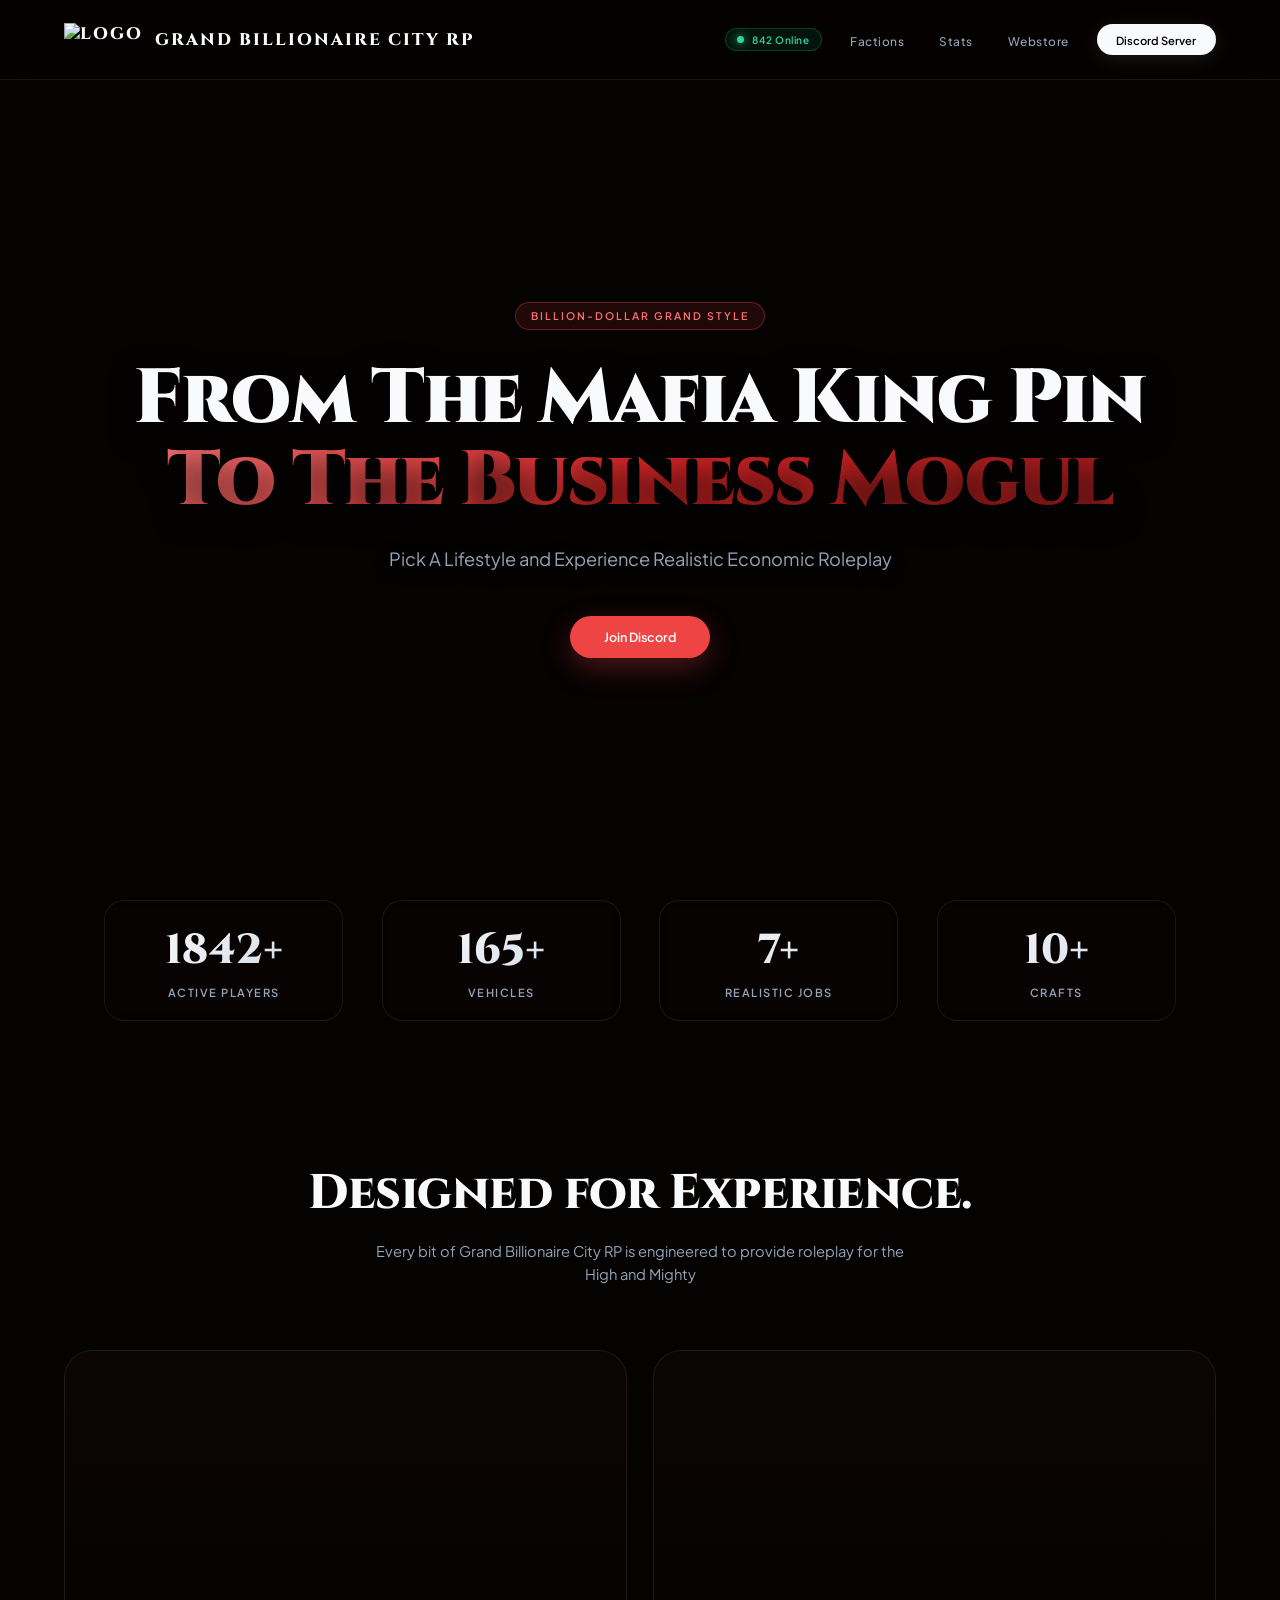
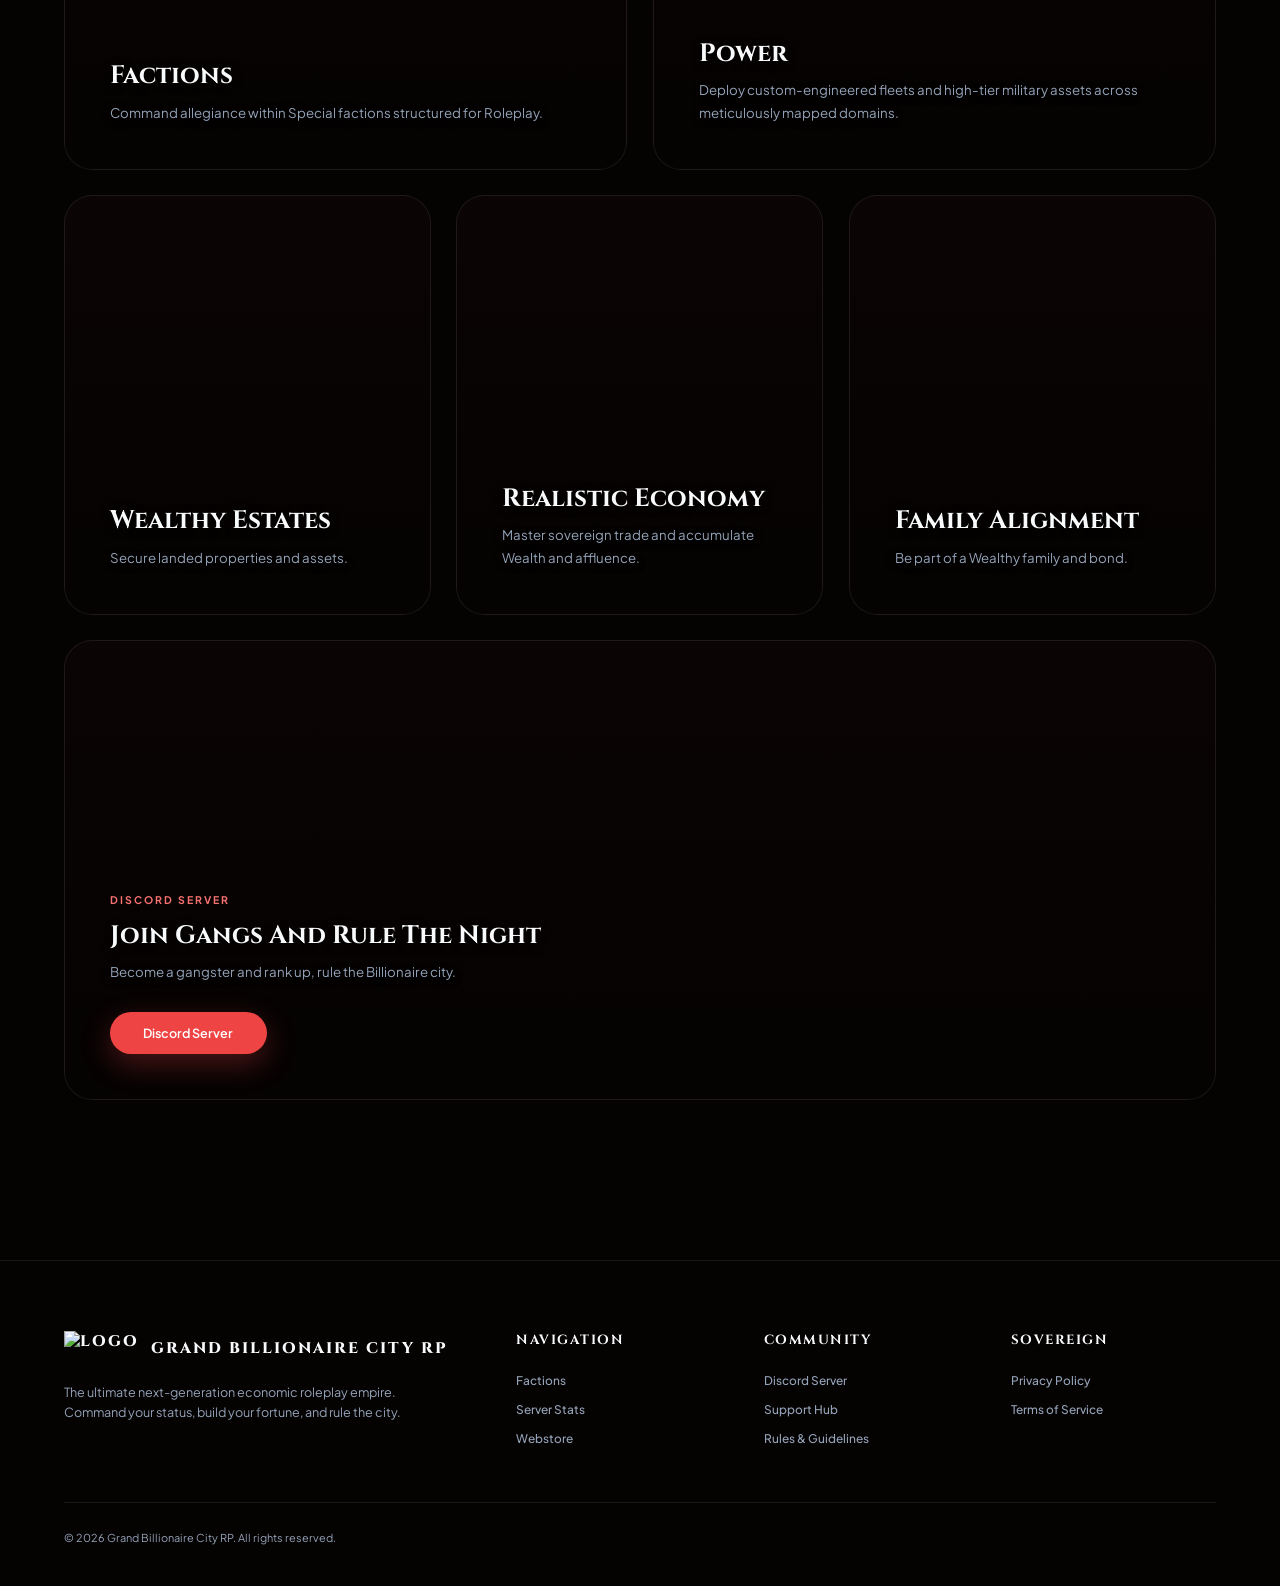
==== commit 04b3b2b4: "Update index.html" ====
--- a/index.html
+++ b/index.html
@@ -31,11 +31,11 @@
     <!-- Hero Section -->
     <header class="hero">
         <div class="hero-badge">Billion-Dollar Grand Style</div>
-        <h1>From The Mafia Lord <span>To The Business Mogul</span></h1>
+        <h1>From The Mafia King Pin <span>To The Business Mogul</span></h1>
         <p>Pick A Lifestyle and Experience Realistic Economic Roleplay</p>
         <!--<div class="hero-actions">
             <a href="#factions" class="btn-primary">Download</a>-->
-            <a href="https://discord.gg/WNbtdvn65" target="_blank" rel="noopener noreferrer" class="btn-secondary">Join Discord</a>
+            <a href="https://discord.gg/WNbtdvn65" target="_blank" rel="noopener noreferrer" class="btn-primary">Join Discord</a>
         </div>
     </header>
 
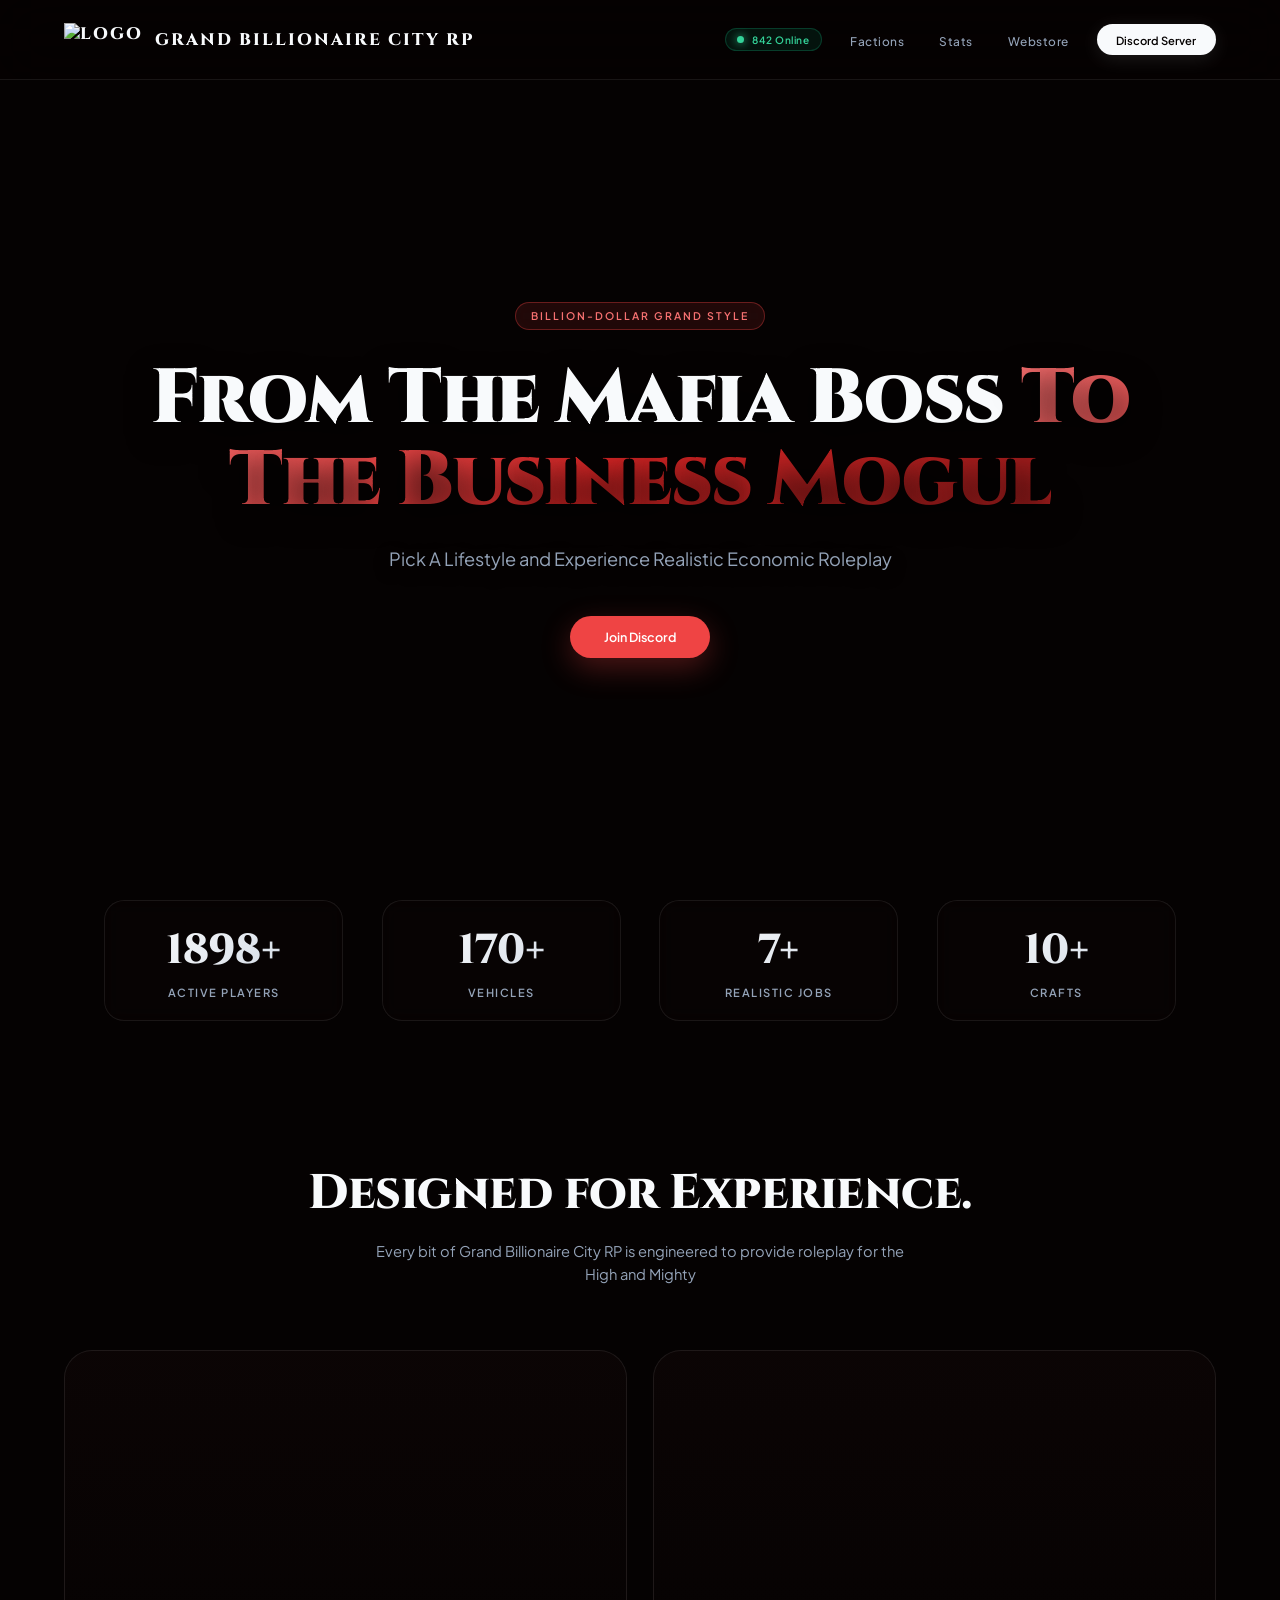
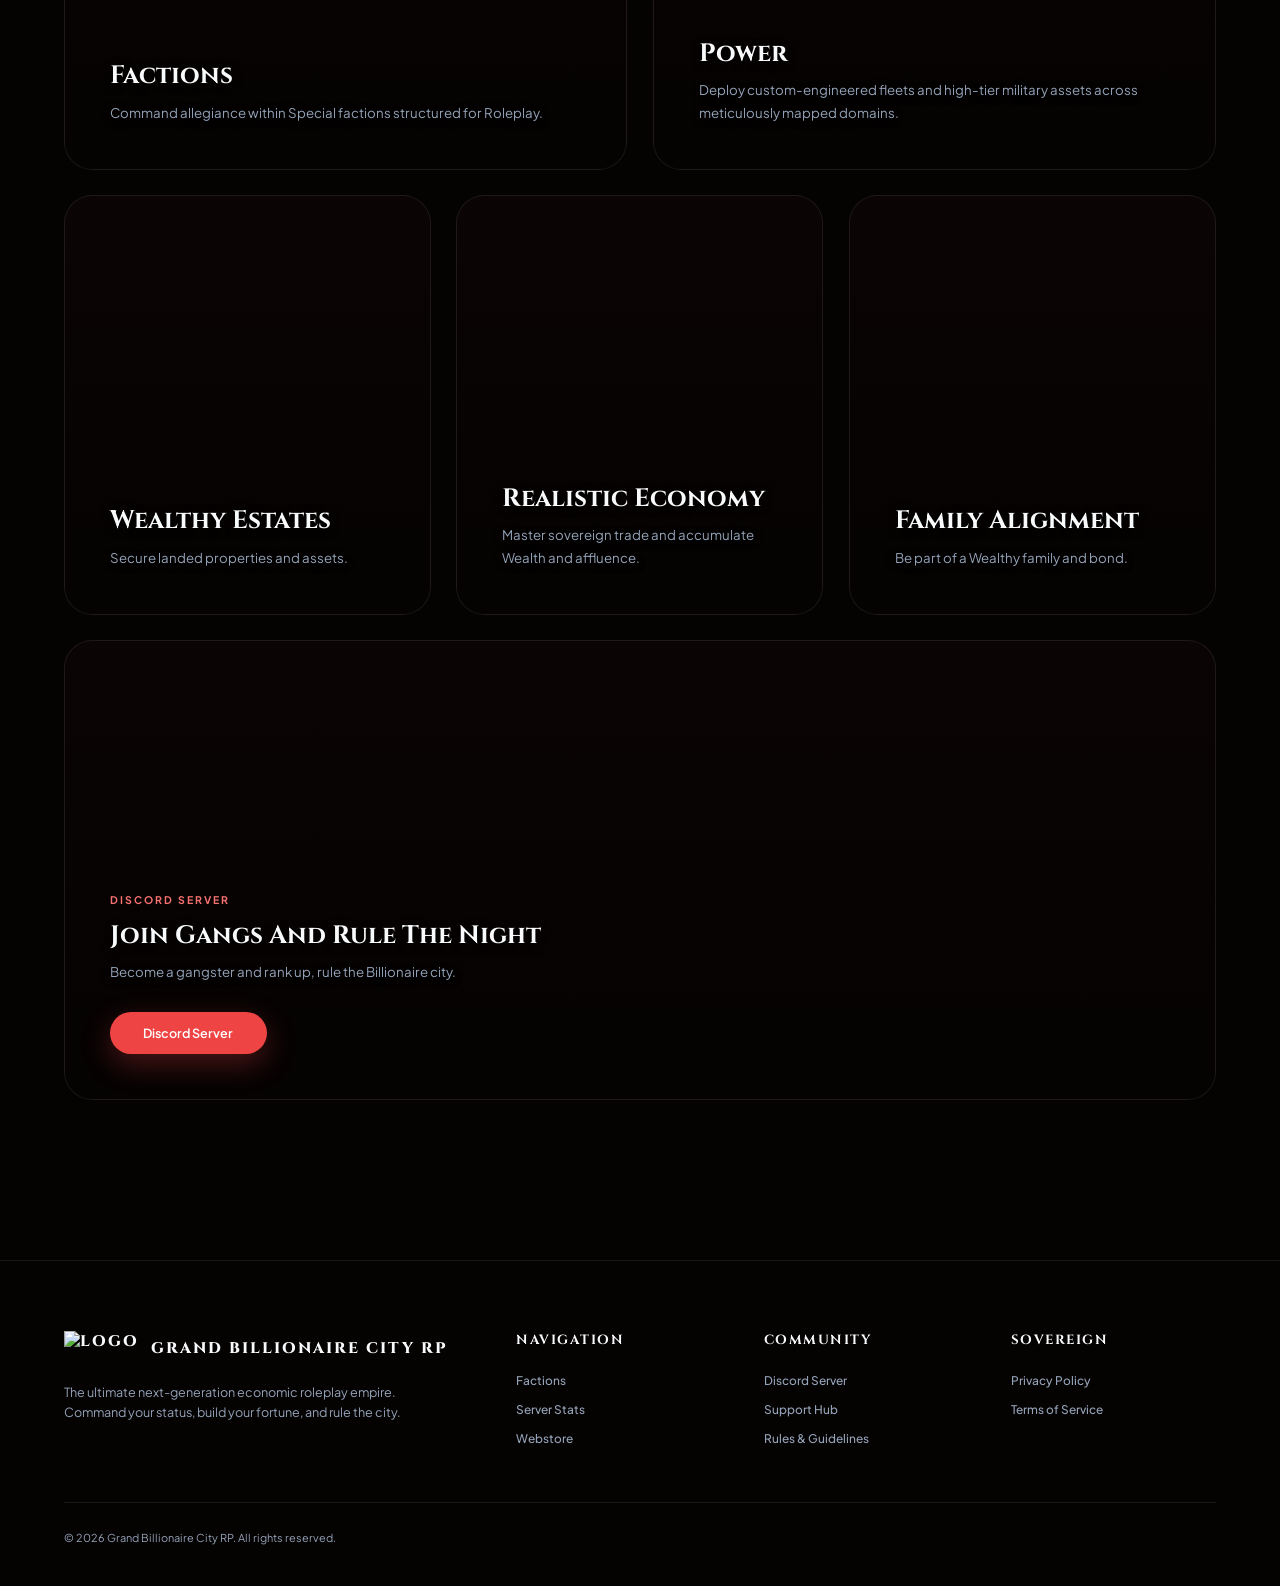
==== commit 5631b40c: "Update index.html" ====
--- a/index.html
+++ b/index.html
@@ -31,7 +31,7 @@
     <!-- Hero Section -->
     <header class="hero">
         <div class="hero-badge">Billion-Dollar Grand Style</div>
-        <h1>From The Mafia King Pin <span>To The Business Mogul</span></h1>
+        <h1>From The Mafia Boss <span>To The Business Mogul</span></h1>
         <p>Pick A Lifestyle and Experience Realistic Economic Roleplay</p>
         <!--<div class="hero-actions">
             <a href="#factions" class="btn-primary">Download</a>-->
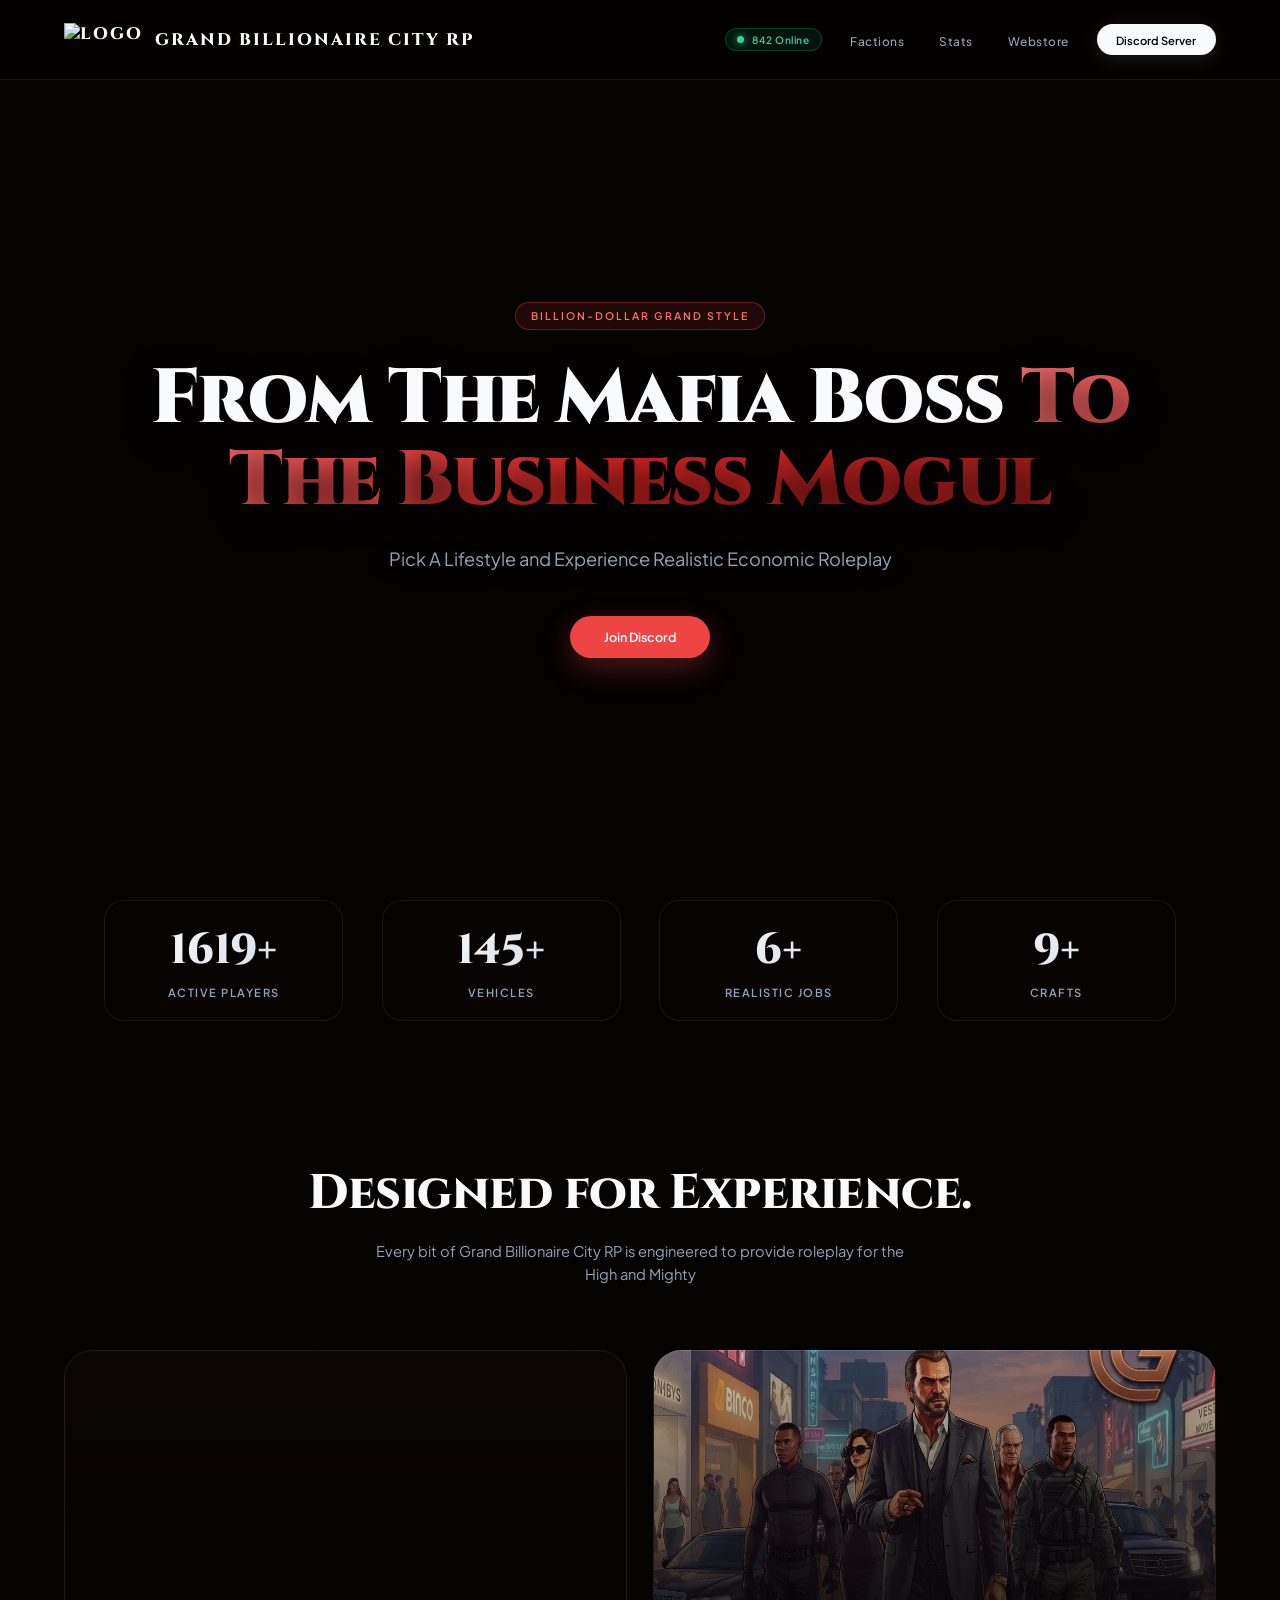
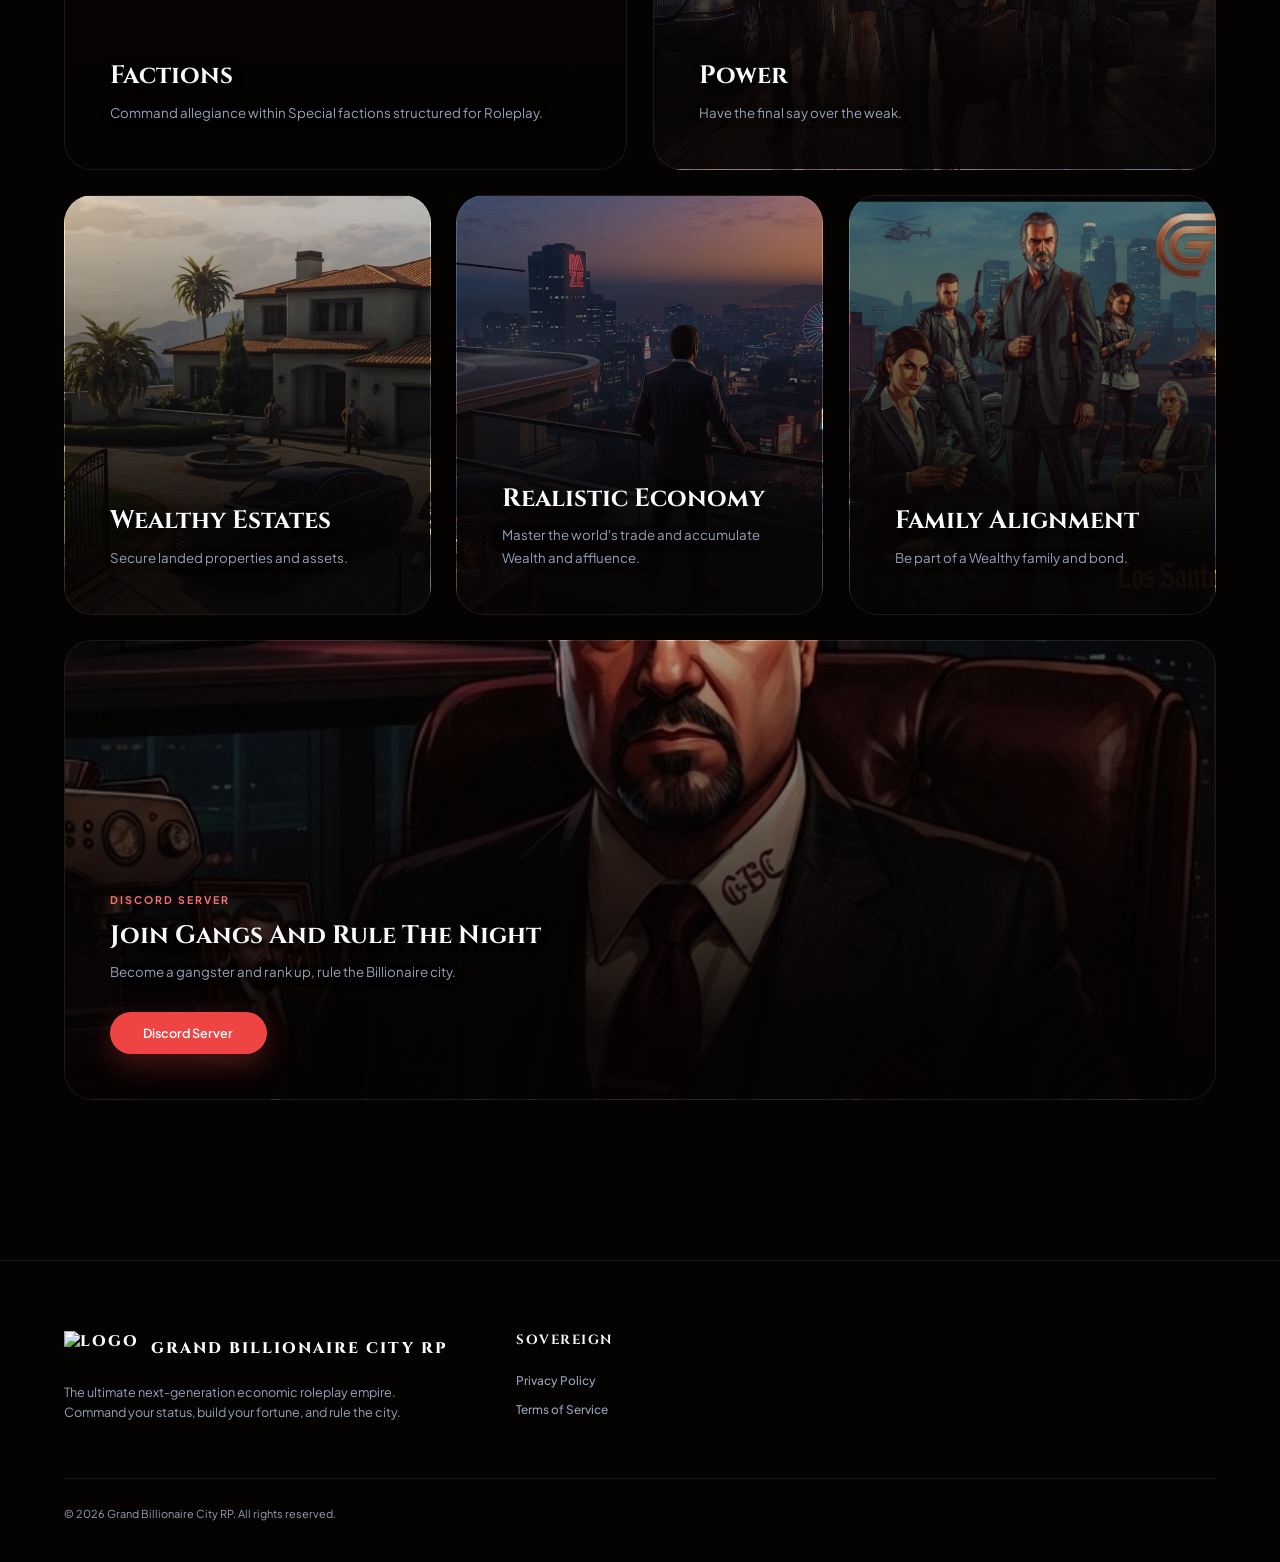
==== commit ffa3753c: "Update index.html" ====
--- a/index.html
+++ b/index.html
@@ -67,9 +67,9 @@
         </div>
         <div class="bento-grid">
             <div class="bento-card card-1"><div class="card-spotlight"></div><div class="bento-content"><div class="bento-tag"></div><h3>Factions</h3><p>Command allegiance within Special factions structured for Roleplay.</p></div></div>
-            <div class="bento-card card-2"><div class="card-spotlight"></div><div class="bento-content"><div class="bento-tag"></div><h3>Power</h3><p>Deploy custom-engineered fleets and high-tier military assets across meticulously mapped domains.</p></div></div>
+            <div class="bento-card card-2"><div class="card-spotlight"></div><div class="bento-content"><div class="bento-tag"></div><h3>Power</h3><p>Have the final say over the weak.</p></div></div>
             <div class="bento-card card-3"><div class="card-spotlight"></div><div class="bento-content"><div class="bento-tag"></div><h3>Wealthy Estates</h3><p>Secure landed properties and assets.</p></div></div>
-            <div class="bento-card card-4"><div class="card-spotlight"></div><div class="bento-content"><div class="bento-tag"></div><h3>Realistic Economy</h3><p>Master sovereign trade and accumulate Wealth and affluence.</p></div></div>
+            <div class="bento-card card-4"><div class="card-spotlight"></div><div class="bento-content"><div class="bento-tag"></div><h3>Realistic Economy</h3><p>Master the world's trade and accumulate Wealth and affluence.</p></div></div>
             <div class="bento-card card-5"><div class="card-spotlight"></div><div class="bento-content"><div class="bento-tag"></div><h3>Family Alignment</h3><p>Be part of a Wealthy family and bond.</p></div></div>
             <div class="bento-card card-6" id="webstore"><div class="card-spotlight"></div><div class="bento-content"><div class="bento-tag">Discord Server</div><h3>Join Gangs And Rule The Night</h3><p>Become a gangster and rank up, rule the Billionaire city.</p><div style="margin-top: 2rem;"><a href="https://discord.gg/WNbtdvn65" target="_blank" rel="noopener noreferrer" class="btn-primary">Discord Server</a></div></div></div>
         </div>
--- a/style.css
+++ b/style.css
@@ -635,33 +635,33 @@
 /* Bento Card Image Assignments */
 .bento-card.card-1 {
     grid-column: span 6;
-    background-image: linear-gradient(180deg, rgba(5, 2, 2, 0.15) 0%, rgba(5, 2, 2, 0.94) 80%), url('https://lh3.googleusercontent.com/d/1aiCkW8_etW-ZZ7G8joWd6q8nNGiF3_1j');
+    background-image: linear-gradient(180deg, rgba(5, 2, 2, 0.15) 0%, rgba(5, 2, 2, 0.94) 80%), url('assets/images/medic.png');
 }
 
 .bento-card.card-2 {
     grid-column: span 6;
-    background-image: linear-gradient(180deg, rgba(5, 2, 2, 0.15) 0%, rgba(5, 2, 2, 0.94) 80%), url('https://lh3.googleusercontent.com/d/1hKeRYhT2yNzEVUN6sHPj1Rc9Zm8323p7');
+    background-image: linear-gradient(180deg, rgba(5, 2, 2, 0.15) 0%, rgba(5, 2, 2, 0.94) 80%), url('assets/images/power.png');
 }
 
 .bento-card.card-3 {
     grid-column: span 4;
-    background-image: linear-gradient(180deg, rgba(5, 2, 2, 0.15) 0%, rgba(5, 2, 2, 0.94) 80%), url('https://lh3.googleusercontent.com/d/1ecaG1jjbxOj_wyrHvkaebuhDpmv_lQE4');
+    background-image: linear-gradient(180deg, rgba(5, 2, 2, 0.15) 0%, rgba(5, 2, 2, 0.94) 80%), url('assets/images/estate2.png');
 }
 
 .bento-card.card-4 {
     grid-column: span 4;
-    background-image: linear-gradient(180deg, rgba(5, 2, 2, 0.15) 0%, rgba(5, 2, 2, 0.94) 80%), url('https://lh3.googleusercontent.com/d/1pFkCly7kXkkr_aCCoiPTVky6jnjvF4sh');
+    background-image: linear-gradient(180deg, rgba(5, 2, 2, 0.15) 0%, rgba(5, 2, 2, 0.94) 80%), url('assets/images/Economics.png');
 }
 
 .bento-card.card-5 {
     grid-column: span 4;
-    background-image: linear-gradient(180deg, rgba(5, 2, 2, 0.15) 0%, rgba(5, 2, 2, 0.94) 80%), url('https://lh3.googleusercontent.com/d/1SoXRkDgPZRZyHLoI7mKzZlRAIf0dBV5z');
+    background-image: linear-gradient(180deg, rgba(5, 2, 2, 0.15) 0%, rgba(5, 2, 2, 0.94) 80%), url('assets/images/Family%20alignment.png');
 }
 
 .bento-card.card-6 {
     grid-column: span 12;
     min-height: 460px;
-    background-image: linear-gradient(180deg, rgba(5, 2, 2, 0.25) 0%, rgba(5, 2, 2, 0.96) 85%), url('https://lh3.googleusercontent.com/d/1KC8J9d5kFifk0wTuCYjRNHnXf0HGLRhB');
+    background-image: linear-gradient(180deg, rgba(5, 2, 2, 0.25) 0%, rgba(5, 2, 2, 0.96) 85%), url('assets/images/join%20gang%20rule%20the%20night.png');
 }
 
 .bento-card:hover {
